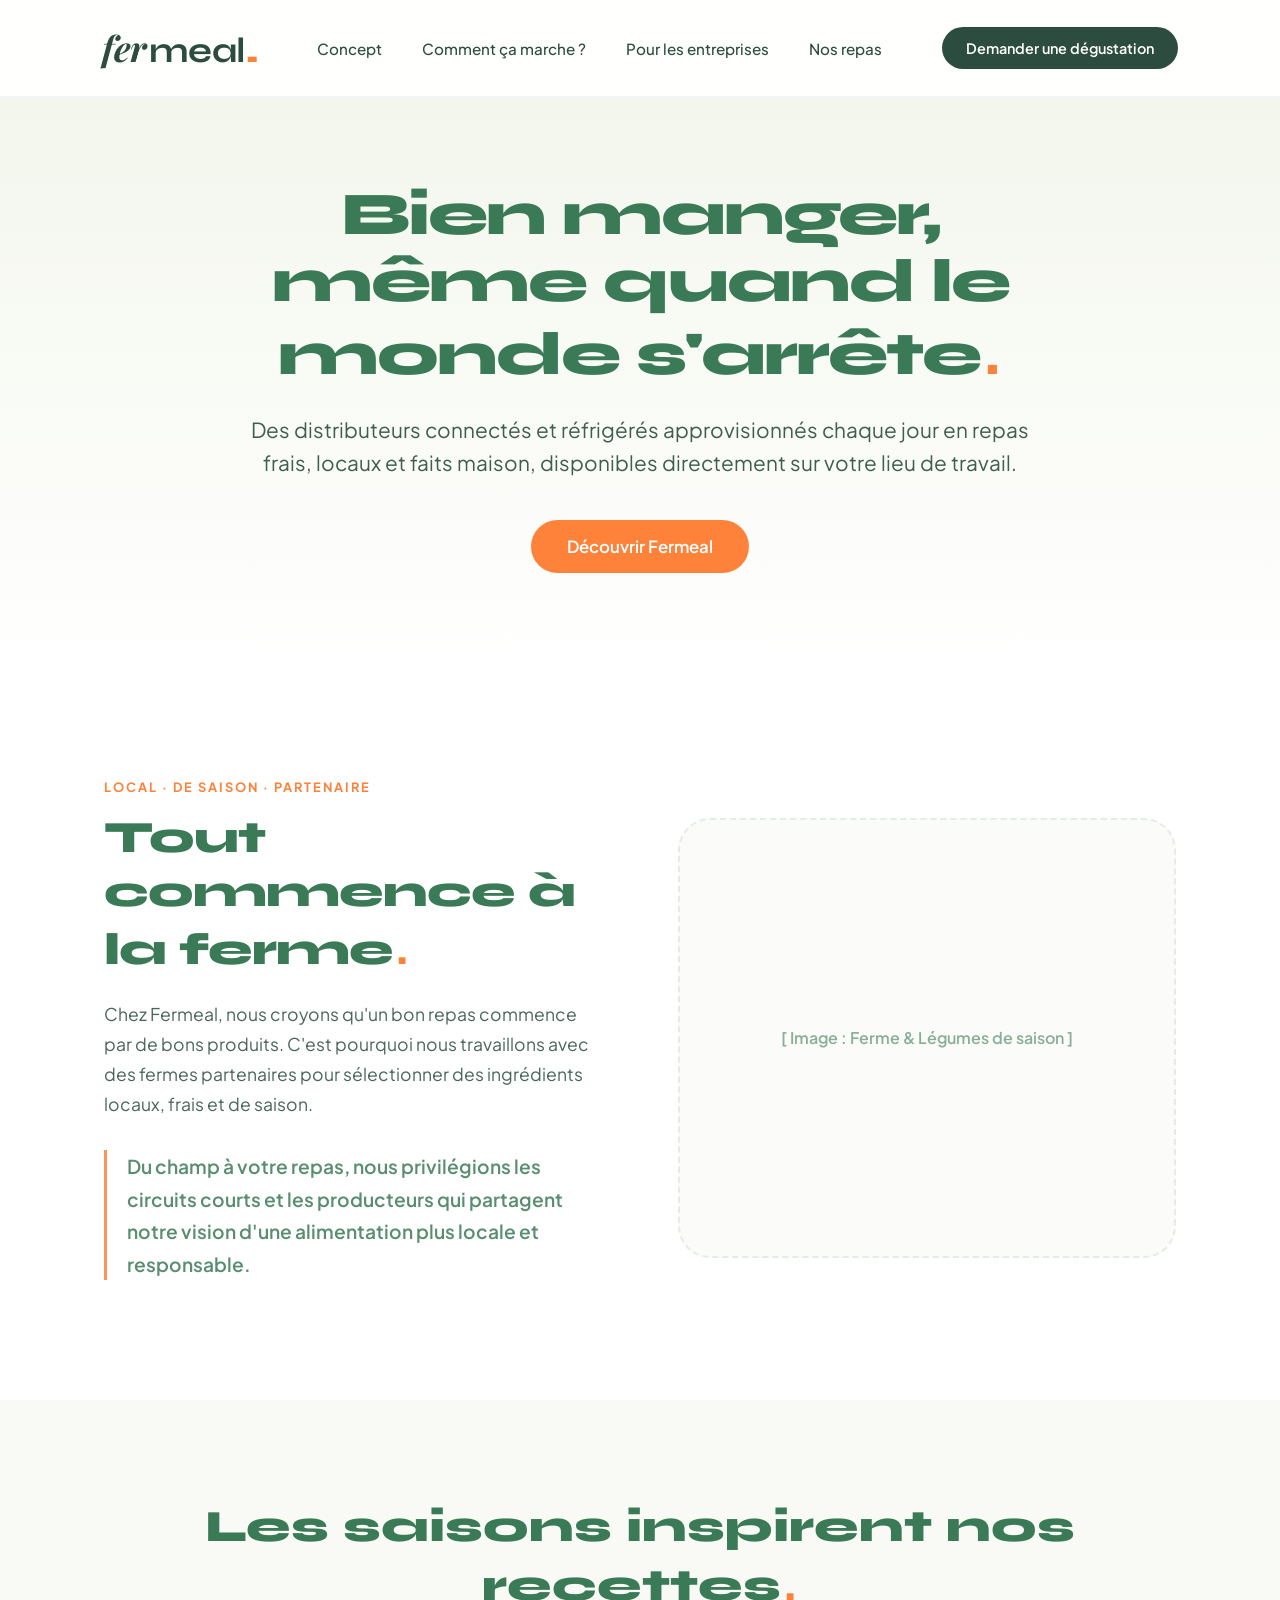
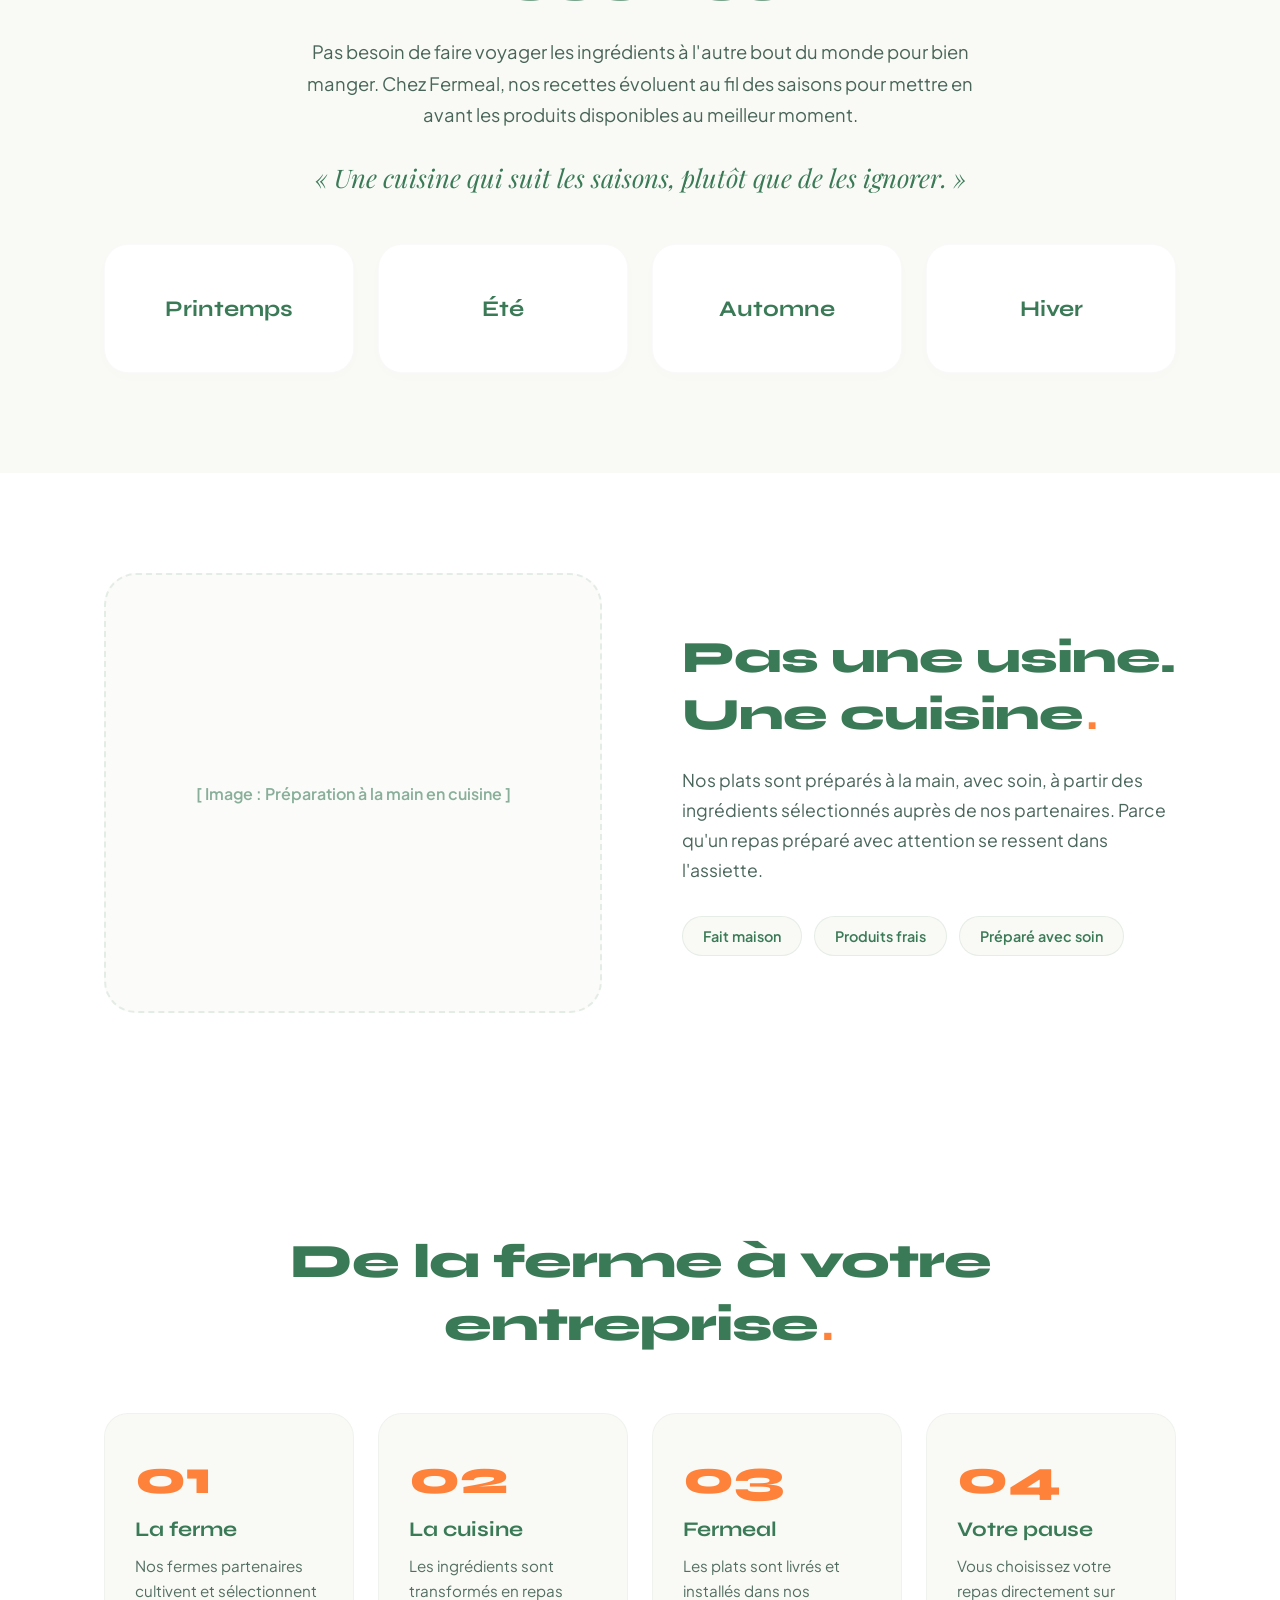
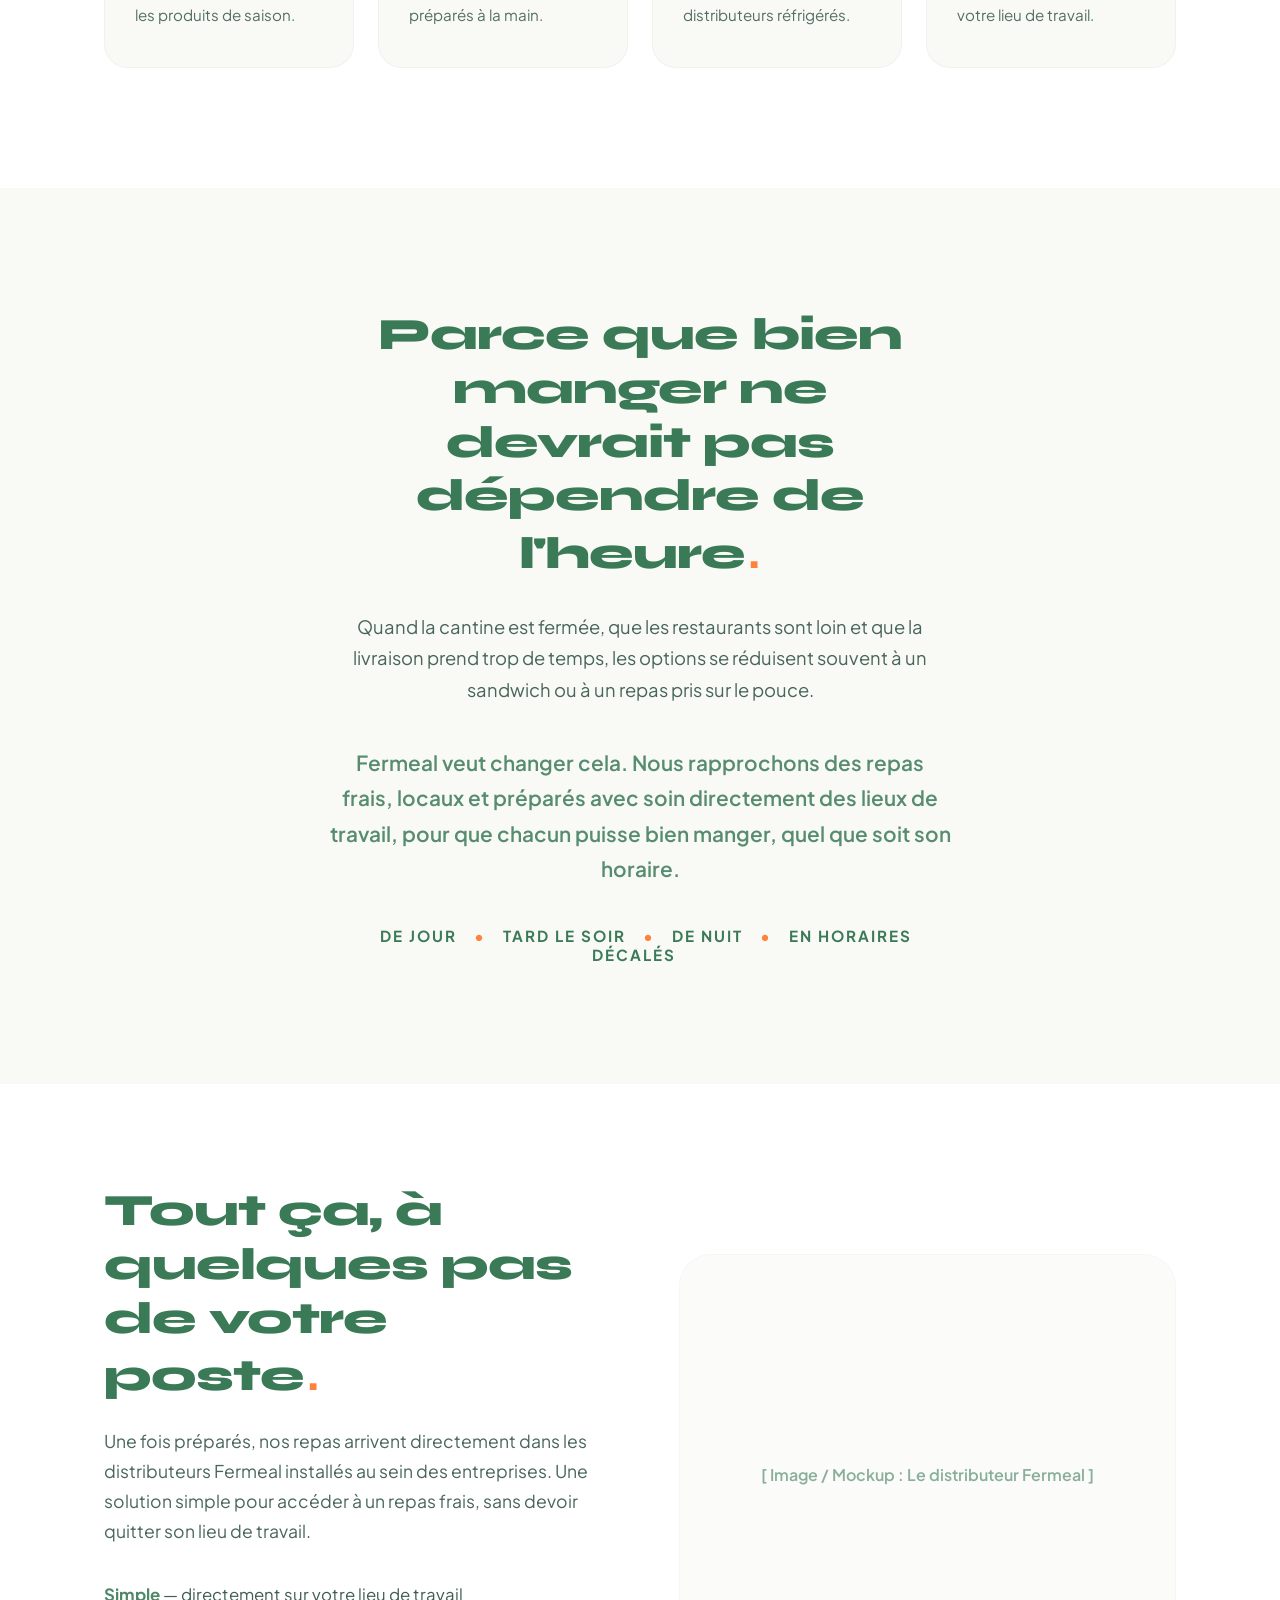
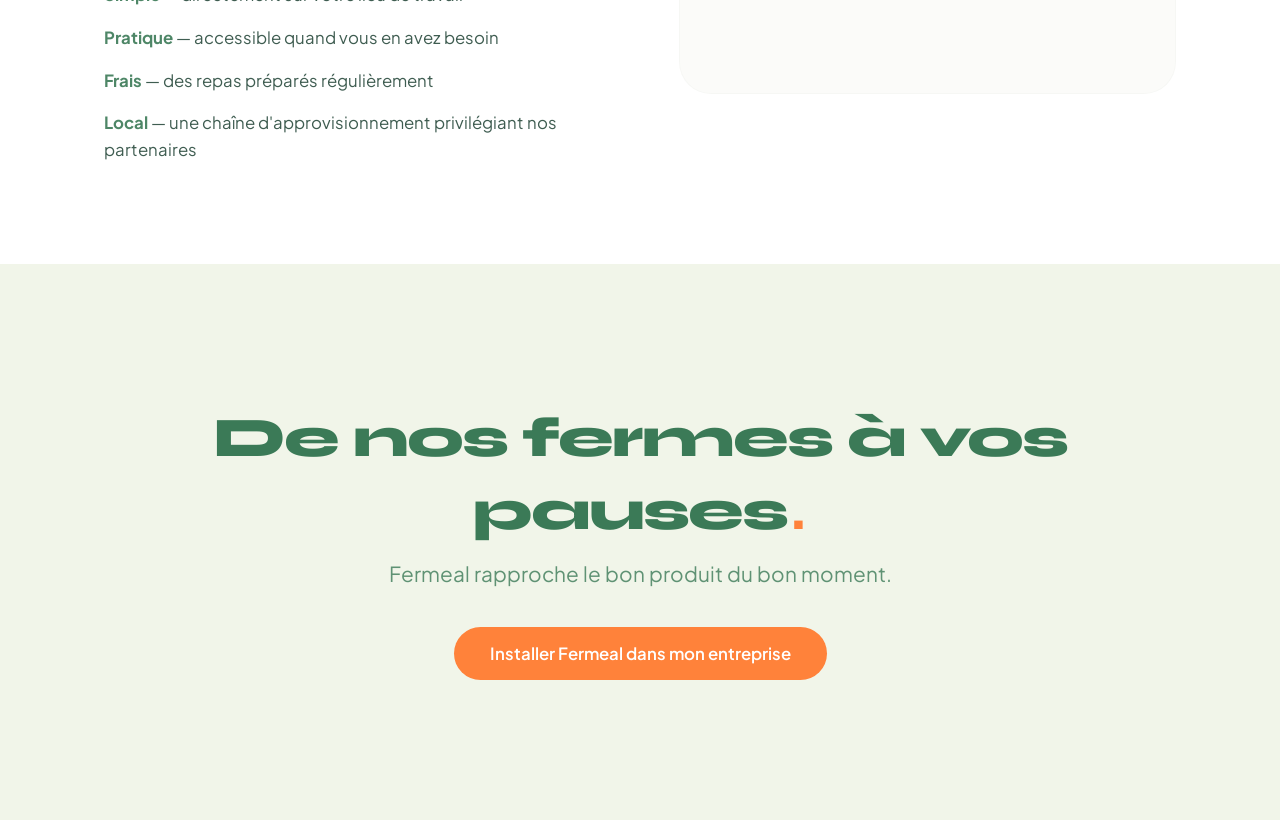
==== concept.html @ 0667997a "Update Google Fonts links in concept.html" ====
<!DOCTYPE html>
<html lang="fr">
<head>
    <meta charset="UTF-8">
    <meta name="viewport" content="width=device-width, initial-scale=1.0">
    <title>Le Concept | Fermeal - Sain et à portée de main</title>
    
    <!-- Liens Google Fonts pour nos typographies de startup -->
    <link rel="preconnect" href="https://fonts.googleapis.com">
    <link rel="preconnect" href="https://fonts.gstatic.com" crossorigin>
    <link href="https://fonts.googleapis.com/css2?family=Plus+Jakarta+Sans:wght@400;500;600;700;800&family=Playfair+Display:ital,wght@0,700;1,700&family=Syne:wght@600;700;800&display=swap" rel="stylesheet">
        
    <!-- Connexion à notre feuille de style unique style.css -->
    <link rel="stylesheet" href="style.css">
</head>
<body>

    <!-- Barre de navigation fixe -->
    <header class="navbar">
        <div class="logo">
            <a href="index.html" style="text-decoration: none; color: inherit; display: flex; align-items: baseline;">
                <span class="logo-fer">fer</span><span class="logo-meal">meal</span><span class="logo-dot">.</span>
            </a>
        </div>
        <nav class="nav-links">
            <a href="concept.html">Concept</a>
            <a href="fonctionnement.html">Comment ça marche ?</a>
            <a href="index.html#entreprises">Pour les entreprises</a>
            <a href="index.html#repas">Nos repas</a>
        </nav>
        <a href="index.html#contact" class="btn-nav">Demander une dégustation</a>
    </header>

    <main>
        <!-- 1. HERO — Immersif -->
        <section class="concept-hero">
            <div class="concept-hero-inner">
                <h1>Bien manger, même quand le monde s'arrête<span>.</span></h1>
                <p>Des distributeurs connectés et réfrigérés approvisionnés chaque jour en repas frais, locaux et faits maison, disponibles directement sur votre lieu de travail.</p>
                <a href="#ferme" class="btn-primary">Découvrir Fermeal</a>
            </div>
        </section>

        <!-- 2. SECTION FERME — Tout commence à la ferme -->
        <section id="ferme" class="story-section">
            <div class="concept-container split-layout">
                <div class="story-text">
                    <span class="concept-badge">LOCAL · DE SAISON · PARTENAIRE</span>
                    <h2>Tout commence à la ferme<span>.</span></h2>
                    <p>Chez Fermeal, nous croyons qu'un bon repas commence par de bons produits. C'est pourquoi nous travaillons avec des fermes partenaires pour sélectionner des ingrédients locaux, frais et de saison.</p>
                    <p class="highlight-text">Du champ à votre repas, nous privilégions les circuits courts et les producteurs qui partagent notre vision d'une alimentation plus locale et responsable.</p>
                </div>
                <div class="story-image placeholder-bg">
                    <span>[ Image : Ferme & Légumes de saison ]</span>
                </div>
            </div>
        </section>

        <!-- 3. SECTION SAISONS — Les saisons inspirent nos recettes -->
        <section class="seasons-section">
            <div class="concept-container text-center">
                <h2>Les saisons inspirent nos recettes<span>.</span></h2>
                <p class="section-lead">Pas besoin de faire voyager les ingrédients à l'autre bout du monde pour bien manger. Chez Fermeal, nos recettes évoluent au fil des saisons pour mettre en avant les produits disponibles au meilleur moment.</p>
                <p class="quote-text">« Une cuisine qui suit les saisons, plutôt que de les ignorer. »</p>
                
                <div class="seasons-grid">
                    <div class="season-card"><h4>Printemps</h4></div>
                    <div class="season-card"><h4>Été</h4></div>
                    <div class="season-card"><h4>Automne</h4></div>
                    <div class="season-card"><h4>Hiver</h4></div>
                </div>
            </div>
        </section>

        <!-- 4. SECTION CUISINE — Préparé à la main -->
        <section class="story-section reverse">
            <div class="concept-container split-layout">
                <div class="story-text">
                    <h2>Pas une usine. Une cuisine<span>.</span></h2>
                    <p>Nos plats sont préparés à la main, avec soin, à partir des ingrédients sélectionnés auprès de nos partenaires. Parce qu'un repas préparé avec attention se ressent dans l'assiette.</p>
                    <div class="tags-group">
                        <span class="tag-item">Fait maison</span>
                        <span class="tag-item">Produits frais</span>
                        <span class="tag-item">Préparé avec soin</span>
                    </div>
                </div>
                <div class="story-image placeholder-bg">
                    <span>[ Image : Préparation à la main en cuisine ]</span>
                </div>
            </div>
        </section>

        <!-- CORRECTION MAJEURE ICI : 5. SECTION TIMELINE EN COLONNES ALIGNÉES -->
        <section class="timeline-section">
            <div class="concept-container text-center">
                <h2>De la ferme à votre entreprise<span>.</span></h2>
                <div class="timeline-grid">
                    <div class="timeline-item-card">
                        <span class="step-num">01</span>
                        <h4>La ferme</h4>
                        <p>Nos fermes partenaires cultivent et sélectionnent les produits de saison.</p>
                    </div>
                    <div class="timeline-item-card">
                        <span class="step-num">02</span>
                        <h4>La cuisine</h4>
                        <p>Les ingrédients sont transformés en repas préparés à la main.</p>
                    </div>
                    <div class="timeline-item-card">
                        <span class="step-num">03</span>
                        <h4>Fermeal</h4>
                        <p>Les plats sont livrés et installés dans nos distributeurs réfrigérés.</p>
                    </div>
                    <div class="timeline-item-card">
                        <span class="step-num">04</span>
                        <h4>Votre pause</h4>
                        <p>Vous choisissez votre repas directement sur votre lieu de travail.</p>
                    </div>
                </div>
            </div>
        </section>

        <!-- CORRECTION MAJEURE ICI : 6. SECTION EMOTION — Pourquoi Fermeal ? -->
        <section class="why-section">
            <div class="concept-container text-center narrow">
                <h2>Parce que bien manger ne devrait pas dépendre de l'heure<span>.</span></h2>
                <p>Quand la cantine est fermée, que les restaurants sont loin et que la livraison prend trop de temps, les options se réduisent souvent à un sandwich ou à un repas pris sur le pouce.</p>
                <p class="highlight-text-dark">Fermeal veut changer cela. Nous rapprochons des repas frais, locaux et préparés avec soin directement des lieux de travail, pour que chacun puisse bien manger, quel que soit son horaire.</p>
                <div class="hours-schedule">
                    <span>de jour</span> • <span>tard le soir</span> • <span>de nuit</span> • <span>en horaires décalés</span>
                </div>
            </div>
        </section>

        <!-- CORRECTION MAJEURE ICI : 7. SECTION DISTRIBUTEUR — Le dernier maillon -->
        <section class="frigo-section">
            <div class="concept-container split-layout">
                <div class="story-text">
                    <h2>Tout ça, à quelques pas de votre poste<span>.</span></h2>
                    <p>Une fois préparés, nos repas arrivent directement dans les distributeurs Fermeal installés au sein des entreprises. Une solution simple pour accéder à un repas frais, sans devoir quitter son lieu de travail.</p>
                    
                    <div class="benefits-grid">
                        <div class="benefit-item"><strong>Simple</strong> — directement sur votre lieu de travail</div>
                        <div class="benefit-item"><strong>Pratique</strong> — accessible quand vous en avez besoin</div>
                        <div class="benefit-item"><strong>Frais</strong> — des repas préparés régulièrement</div>
                        <div class="benefit-item"><strong>Local</strong> — une chaîne d'approvisionnement privilégiant nos partenaires</div>
                    </div>
                </div>
                <div class="story-image placeholder-bg white-border">
                    <span>[ Image / Mockup : Le distributeur Fermeal ]</span>
                </div>
            </div>
        </section>

        <!-- 8. GRANDE SECTION FINALE — Appel à l'action -->
        <section class="final-cta-section">
            <div class="concept-container text-center">
                <h2>De nos fermes à vos pauses<span>.</span></h2>
                <p>Fermeal rapproche le bon produit du bon moment.</p>
                <a href="index.html#contact" class="btn-primary">Installer Fermeal dans mon entreprise</a>
            </div>
        </section>
    </main>

</body>
</html>
---- style.css ----
/* ==========================================================================
   PARTIE 1 : FONDATIONS & ACCUEIL
   ========================================================================== */
* {
    margin: 0;
    padding: 0;
    box-sizing: border-box;
    font-family: 'Plus Jakarta Sans', sans-serif;
}

html { scroll-behavior: smooth; }

:root {
    --primary-color: #2B4C3F;
    --primary-vegetal: #3B7A57;
    --accent-color: #FF823A;
    --bg-cream: #F1F5E9;
    --bg-cream-light: #F9FAF6;
    --text-dark: #2B4C3F;
    --white: #FFFFFF;
    --transition-smooth: all 0.4s cubic-bezier(0.16, 1, 0.3, 1);
}

body {
    color: var(--text-dark);
    background-color: var(--white);
    overflow-x: hidden;
    -webkit-font-smoothing: antialiased;
}

section[id] { scroll-margin-top: 90px; }

.navbar {
    position: fixed;
    top: 0;
    left: 0;
    width: 100%;
    display: flex;
    justify-content: space-between;
    align-items: center;
    padding: 24px 8%;
    background-color: rgba(255, 255, 255, 0.95);
    backdrop-filter: blur(10px);
    z-index: 1000;
    border-bottom: 1px solid rgba(43, 76, 63, 0.06);
}

.logo {
    font-size: 2.2rem;
    letter-spacing: -0.5px;
    display: flex;
    align-items: baseline;
}

.logo-fer {
    font-family: 'Playfair Display', serif;
    font-weight: 700;
    font-style: italic;
    color: var(--primary-color);
}

.logo-meal {
    font-family: 'Syne', sans-serif;
    font-weight: 700;
    text-transform: lowercase;
    color: var(--primary-color);
    margin-left: 2px;
}

.logo-dot {
    font-family: 'Syne', sans-serif;
    color: var(--accent-color);
    font-weight: 800;
}

.nav-links {
    display: flex;
    gap: 40px;
}

.nav-links a {
    text-decoration: none;
    color: var(--primary-color);
    font-weight: 500;
    font-size: 0.95rem;
    transition: var(--transition-smooth);
}

.nav-links a:hover {
    opacity: 0.7;
}

.btn-nav {
    text-decoration: none;
    background-color: var(--primary-color);
    color: var(--white);
    padding: 12px 24px;
    border-radius: 50px;
    font-weight: 600;
    font-size: 0.9rem;
    transition: var(--transition-smooth);
}

.btn-nav:hover {
    transform: translateY(-2px);
    box-shadow: 0 4px 15px rgba(43, 76, 63, 0.15);
}

.btn-primary {
    text-decoration: none;
    background-color: var(--accent-color);
    color: var(--white);
    padding: 16px 36px;
    border-radius: 50px;
    font-weight: 600;
    font-size: 1.05rem;
    transition: var(--transition-smooth);
    display: inline-block;
}

.btn-primary:hover {
    transform: translateY(-3px);
    box-shadow: 0 8px 25px rgba(255, 130, 58, 0.35);
}

.btn-secondary {
    text-decoration: none;
    background-color: transparent;
    color: var(--primary-color);
    padding: 16px 36px;
    border-radius: 50px;
    font-weight: 600;
    font-size: 1.05rem;
    border: 2px solid var(--primary-color);
    transition: var(--transition-smooth);
    display: inline-block;
}

.btn-secondary:hover {
    background-color: var(--primary-color);
    color: var(--white);
    transform: translateY(-3px);
}

.hero-section {
    min-height: 85vh;
    display: flex;
    align-items: center;
    padding: 140px 8% 60px 8%;
    background: linear-gradient(135deg, var(--bg-cream) 0%, var(--white) 100%);
}

.hero-content { max-width: 680px; }

.hero-content h1 {
    font-family: 'Syne', sans-serif;
    font-weight: 800;
    font-size: 4rem;
    line-height: 1.1;
    color: var(--primary-color);
    letter-spacing: -2px;
    margin-bottom: 24px;
}

.hero-content h1 span { color: var(--accent-color); }

.hero-content p {
    font-size: 1.15rem;
    line-height: 1.6;
    color: var(--primary-color);
    opacity: 0.8;
    margin-bottom: 40px;
}

.hero-actions { display: flex; gap: 20px; }

.partners-section {
    background-color: var(--bg-cream) !important;
    width: 100%;
    padding: 60px 8%;
    text-align: center;
    border-top: 1px solid rgba(43, 76, 63, 0.08);
    border-bottom: 1px solid rgba(43, 76, 63, 0.08);
}

.partners-section h2 {
    font-family: 'Syne', sans-serif;
    font-weight: 800;
    font-size: 1.8rem;
    color: var(--primary-color);
    margin-bottom: 40px;
}

.partners-section h2 span { color: var(--accent-color); }

.partners-grid {
    display: flex !important;
    flex-direction: row !important;
    justify-content: center !important;
    align-items: center !important;
    flex-wrap: wrap !important;
    gap: 60px !important;
    max-width: 1200px;
    margin: 0 auto;
}

.partner-placeholder {
    font-size: 1.1rem;
    font-weight: 600;
    color: var(--primary-color);
    opacity: 0.4;
}

/* ==========================================================================
   PARTIE 2 : PAGES CONCEPT & ENTREPRISES
   ========================================================================== */
.concept-container {
    width: 100%;
    max-width: 1200px;
    margin: 0 auto;
    padding: 0 5%;
}

.text-center { text-align: center; }
.narrow { max-width: 750px; margin: 0 auto; }

.concept-hero {
    min-height: 75vh;
    display: flex;
    align-items: center;
    justify-content: center;
    text-align: center;
    padding: 160px 5% 80px 5%;
    background: linear-gradient(180deg, var(--bg-cream) 0%, var(--white) 100%);
}

.concept-hero-inner { max-width: 800px; }

.concept-hero h1 {
    font-family: 'Syne', sans-serif;
    font-weight: 800;
    font-size: 3.8rem;
    line-height: 1.1;
    color: var(--primary-vegetal);
    letter-spacing: -2px;
    margin-bottom: 24px;
}

.concept-hero h1 span { color: var(--accent-color); }

.concept-hero p {
    font-size: 1.3rem;
    line-height: 1.6;
    color: var(--primary-color);
    opacity: 0.9;
    margin-bottom: 40px;
}

.story-section {
    padding: 100px 0;
    background-color: var(--white);
}

.story-section.reverse .split-layout {
    flex-direction: row-reverse !important;
}

.split-layout {
    display: flex !important;
    flex-direction: row !important;
    align-items: center !important;
    gap: 80px !important;
}

.story-text { flex: 1; text-align: left; }

.story-text h2 {
    font-family: 'Syne', sans-serif;
    font-weight: 800;
    font-size: 2.8rem;
    color: var(--primary-vegetal);
    letter-spacing: -1px;
    margin-bottom: 24px;
    line-height: 1.2;
}

.story-text h2 span { color: var(--accent-color); }

.story-text p {
    font-size: 1.1rem;
    line-height: 1.7;
    color: var(--primary-color);
    margin-bottom: 20px;
    opacity: 0.85;
}

.concept-badge {
    display: inline-block;
    font-size: 0.8rem;
    font-weight: 700;
    letter-spacing: 2px;
    color: var(--accent-color);
    margin-bottom: 16px;
}

.highlight-text {
    font-size: 1.2rem !important;
    font-weight: 600;
    color: var(--primary-vegetal) !important;
    line-height: 1.6;
    border-left: 3px solid var(--accent-color);
    padding-left: 20px;
    margin-top: 30px;
}

.placeholder-bg {
    flex: 1;
    height: 440px;
    background-color: var(--bg-cream-light);
    border-radius: 32px;
    display: flex;
    align-items: center;
    justify-content: center;
    font-family: 'Plus Jakarta Sans', sans-serif;
    font-weight: 600;
    color: var(--primary-vegetal);
    opacity: 0.6;
    border: 2px dashed rgba(59, 122, 87, 0.2);
}

.seasons-section {
    padding: 100px 0;
    background-color: var(--bg-cream-light);
}

.seasons-section h2 {
    font-family: 'Syne', sans-serif;
    font-weight: 800;
    font-size: 2.8rem;
    color: var(--primary-vegetal);
    margin-bottom: 24px;
}

.seasons-section h2 span { color: var(--accent-color); }

.section-lead {
    font-size: 1.15rem;
    max-width: 700px;
    margin: 0 auto 30px auto;
    line-height: 1.7;
    opacity: 0.85;
}

.quote-text {
    font-family: 'Playfair Display', serif;
    font-style: italic;
    font-size: 1.6rem;
    color: var(--primary-vegetal);
    margin-bottom: 50px;
}

.seasons-grid {
    display: grid !important;
    grid-template-columns: repeat(auto-fit, minmax(220px, 1fr)) !important;
    gap: 24px !important;
    margin-top: 40px;
}

.season-card {
    background-color: var(--white);
    padding: 50px 30px;
    border-radius: 24px;
    box-shadow: 0 4px 20px rgba(0,0,0,0.01);
    transition: var(--transition-smooth);
    border: 1px solid rgba(0,0,0,0.02);
}

.season-card:hover {
    transform: translateY(-5px);
    border-color: rgba(59, 122, 87, 0.2);
}

.season-card h4 {
    font-family: 'Syne', sans-serif;
    font-size: 1.4rem;
    color: var(--primary-vegetal);
}

.tags-group {
    display: flex;
    gap: 12px;
    margin-top: 30px;
    flex-wrap: wrap;
}

.tag-item {
    background-color: var(--bg-cream-light);
    color: var(--primary-vegetal);
    padding: 10px 20px;
    border-radius: 50px;
    font-size: 0.9rem;
    font-weight: 600;
    border: 1px solid rgba(59, 122, 87, 0.1);
}

.timeline-section {
    padding: 120px 0;
    background-color: var(--white);
}

.timeline-section h2 {
    font-family: 'Syne', sans-serif;
    font-size: 3rem;
    font-weight: 800;
    color: var(--primary-vegetal);
    margin-bottom: 60px;
    letter-spacing: -1px;
}

.timeline-section h2 span { color: var(--accent-color); }

.timeline-grid {
    display: flex !important;
    flex-direction: row !important;
    justify-content: center !important;
    align-items: stretch !important;
    gap: 24px !important;
    max-width: 1200px;
    margin: 0 auto;
}

.timeline-item-card {
    flex: 1;
    background-color: var(--bg-cream-light);
    padding: 40px 30px;
    border-radius: 24px;
    text-align: left;
    border: 1px solid rgba(59, 122, 87, 0.05);
    transition: var(--transition-smooth);
}

.timeline-item-card:hover {
    transform: translateY(-5px);
    background-color: var(--white);
    box-shadow: 0 10px 30px rgba(43, 76, 63, 0.04);
    border-color: rgba(59, 122, 87, 0.15);
}

.step-num {
    font-family: 'Syne', sans-serif;
    font-size: 3rem;
    font-weight: 800;
    color: var(--accent-color);
    display: block;
    margin-bottom: 15px;
    line-height: 1;
}

.timeline-item-card h4 {
    font-family: 'Syne', sans-serif;
    font-size: 1.3rem;
    color: var(--primary-vegetal);
    margin-bottom: 12px;
    font-weight: 700;
}

.timeline-item-card p {
    font-size: 0.95rem;
    line-height: 1.6;
    color: var(--primary-color);
    opacity: 0.8;
}

.why-section {
    padding: 120px 0;
    background-color: var(--bg-cream-light);
}

.why-section h2 {
    font-family: 'Syne', sans-serif;
    font-size: 2.8rem;
    font-weight: 800;
    color: var(--primary-vegetal);
    line-height: 1.2;
    margin-bottom: 30px;
    letter-spacing: -1px;
}

.why-section h2 span { color: var(--accent-color); }

.why-section p {
    font-size: 1.15rem;
    line-height: 1.7;
    margin-bottom: 24px;
    opacity: 0.85;
}

.highlight-text-dark {
    font-size: 1.3rem !important;
    font-weight: 600;
    color: var(--primary-vegetal);
    max-width: 700px;
    margin: 40px auto;
    line-height: 1.6;
}

.hours-schedule {
    margin-top: 40px;
    font-weight: 700;
    font-size: 0.95rem;
    color: var(--accent-color);
    text-transform: uppercase;
    letter-spacing: 2px;
}

.hours-schedule span {
    color: var(--primary-vegetal);
    padding: 0 12px;
}

.frigo-section {
    padding: 100px 0;
    background-color: var(--white);
}

.frigo-section h2 {
    font-family: 'Syne', sans-serif;
    font-size: 2.8rem;
    color: var(--primary-vegetal);
    margin-bottom: 24px;
}

.frigo-section h2 span { color: var(--accent-color); }

.benefits-grid {
    margin-top: 35px;
    display: flex;
    flex-direction: column;
    gap: 16px;
    text-align: left;
}

.benefit-item {
    font-size: 1.05rem;
    line-height: 1.6;
    opacity: 0.9;
}

.benefit-item strong { color: var(--primary-vegetal); }

.white-border {
    background-color: var(--bg-cream-light);
    border: 1px solid rgba(0,0,0,0.03);
}

.final-cta-section {
    padding: 140px 0;
    background-color: var(--bg-cream);
    text-align: center;
}

.final-cta-section h2 {
    font-family: 'Syne', sans-serif;
    font-size: 3.5rem;
    font-weight: 800;
    color: var(--primary-vegetal);
    letter-spacing: -2px;
    margin-bottom: 16px;
}

.final-cta-section h2 span { color: var(--accent-color); }

.final-cta-section p {
    font-size: 1.3rem;
    color: var(--primary-vegetal);
    margin-bottom: 40px;
    opacity: 0.8;
}

.b2b-hero {
    min-height: 85vh;
    display: flex;
    align-items: center;
    padding: 160px 0 80px 0;
    background: linear-gradient(135deg, var(--bg-cream) 0%, var(--white) 100%);
}

.b2b-icon {
    font-size: 2.2rem;
    margin-bottom: 15px;
}

.b2b-flow-steps {
    margin-top: 30px;
    display: flex;
    flex-direction: column;
    gap: 20px;
}

.flow-step {
    font-size: 1.1rem;
    display: flex;
    align-items: center;
    gap: 15px;
    text-align: left;
}

.flow-step p { margin-bottom: 0; }

.flow-step span {
    font-family: 'Syne', sans-serif;
    font-weight: 800;
    color: var(--accent-color);
    background: var(--white);
    width: 35px;
    height: 35px;
    display: flex;
    align-items: center;
    justify-content: center;
    border-radius: 50%;
    font-size: 0.95rem;
    box-shadow: 0 4px 10px rgba(0,0,0,0.03);
    flex-shrink: 0;
}

.b2b-food-mosaic {
    flex: 1;
    display: flex;
    flex-direction: column;
    gap: 16px;
    width: 100%;
}

.b2b-food-mosaic .mosaic-main {
    height: 260px;
    width: 100%;
}

.b2b-food-mosaic .mosaic-sub-grid {
    display: grid;
    grid-template-columns: repeat(2, 1fr);
    gap: 16px;
}

.b2b-food-mosaic .mosaic-sub-grid .placeholder-bg {
    height: 140px;
}

/* ==========================================================================
   PARTIE 3 : NOS REPAS, CONTACT, FOOTER
   ========================================================================== */
.meals-section {
    padding: 100px 0;
    background-color: var(--white);
}

.meals-section h2,
.contact-section h2 {
    font-family: 'Syne', sans-serif;
    font-weight: 800;
    font-size: 2.8rem;
    color: var(--primary-vegetal);
    letter-spacing: -1px;
    margin-bottom: 24px;
}

.meals-section h2 span,
.contact-section h2 span { color: var(--accent-color); }

.meals-grid {
    display: grid;
    grid-template-columns: repeat(auto-fit, minmax(260px, 1fr));
    gap: 24px;
    margin-top: 40px;
}

.meal-card {
    background-color: var(--bg-cream-light);
    padding: 20px 20px 30px;
    border-radius: 24px;
    text-align: left;
    border: 1px solid rgba(59, 122, 87, 0.05);
    transition: var(--transition-smooth);
}

.meal-card:hover {
    transform: translateY(-5px);
    background-color: var(--white);
    box-shadow: 0 10px 30px rgba(43, 76, 63, 0.04);
}

.meal-card .meal-photo {
    flex: none;
    width: 100%;
    height: 200px;
    margin-bottom: 20px;
    border-radius: 18px;
}

.meal-card h4 {
    font-family: 'Syne', sans-serif;
    font-size: 1.3rem;
    color: var(--primary-vegetal);
    margin-bottom: 8px;
}

.meal-card p {
    font-size: 0.95rem;
    line-height: 1.6;
    opacity: 0.8;
}

.contact-section {
    padding: 100px 0;
    background-color: var(--bg-cream);
}

.contact-form {
    display: flex;
    flex-direction: column;
    gap: 16px;
    margin-top: 30px;
    text-align: left;
}

.contact-form input,
.contact-form textarea {
    width: 100%;
    padding: 16px 20px;
    border: 1px solid rgba(43, 76, 63, 0.15);
    border-radius: 16px;
    background-color: var(--white);
    font-size: 1rem;
    color: var(--primary-color);
    outline: none;
    transition: var(--transition-smooth);
}

.contact-form input:focus,
.contact-form textarea:focus {
    border-color: var(--primary-vegetal);
    box-shadow: 0 0 0 3px rgba(59, 122, 87, 0.12);
}

.contact-form .btn-primary {
    border: none;
    cursor: pointer;
    align-self: center;
}

.site-footer {
    background-color: var(--primary-color);
    color: var(--white);
    padding: 50px 8% 30px;
}

.footer-inner {
    display: flex;
    flex-direction: column;
    align-items: center;
    gap: 24px;
    text-align: center;
}

.site-footer .logo-fer,
.site-footer .logo-meal { color: var(--white); }

.footer-links {
    display: flex;
    flex-wrap: wrap;
    justify-content: center;
    gap: 28px;
}

.footer-links a {
    color: var(--white);
    text-decoration: none;
    opacity: 0.8;
    font-size: 0.95rem;
    transition: var(--transition-smooth);
}

.footer-links a:hover { opacity: 1; }

.footer-copy {
    font-size: 0.85rem;
    opacity: 0.6;
}

/* ==========================================================================
   PARTIE 4 : RESPONSIVE (tablette et mobile)
   ========================================================================== */
@media (max-width: 992px) {
    .split-layout { flex-direction: column !important; gap: 40px !important; }
    .timeline-grid { flex-direction: column !important; gap: 20px !important; }
    .placeholder-bg { width: 100%; height: 320px; }
    .concept-hero h1 { font-size: 2.6rem; }
    .story-text h2, .seasons-section h2, .timeline-section h2, .frigo-section h2 { font-size: 2.2rem; }
    .final-cta-section h2 { font-size: 2.5rem; }
    .b2b-hero { padding: 140px 0 40px 0; }
    .b2b-food-mosaic { order: 2; margin-top: 20px; }
}

@media (max-width: 768px) {
    .navbar { padding: 16px 5%; }
    .nav-links, .btn-nav { display: none; }
    .hero-section { padding: 140px 5% 40px 5%; }
    .hero-content h1 { font-size: 2.8rem; letter-spacing: -1px; }
    .hero-actions { flex-direction: column; gap: 15px; }
    .partners-grid { gap: 30px !important; }
    .meals-section h2,
    .contact-section h2 { font-size: 2.2rem; }
}
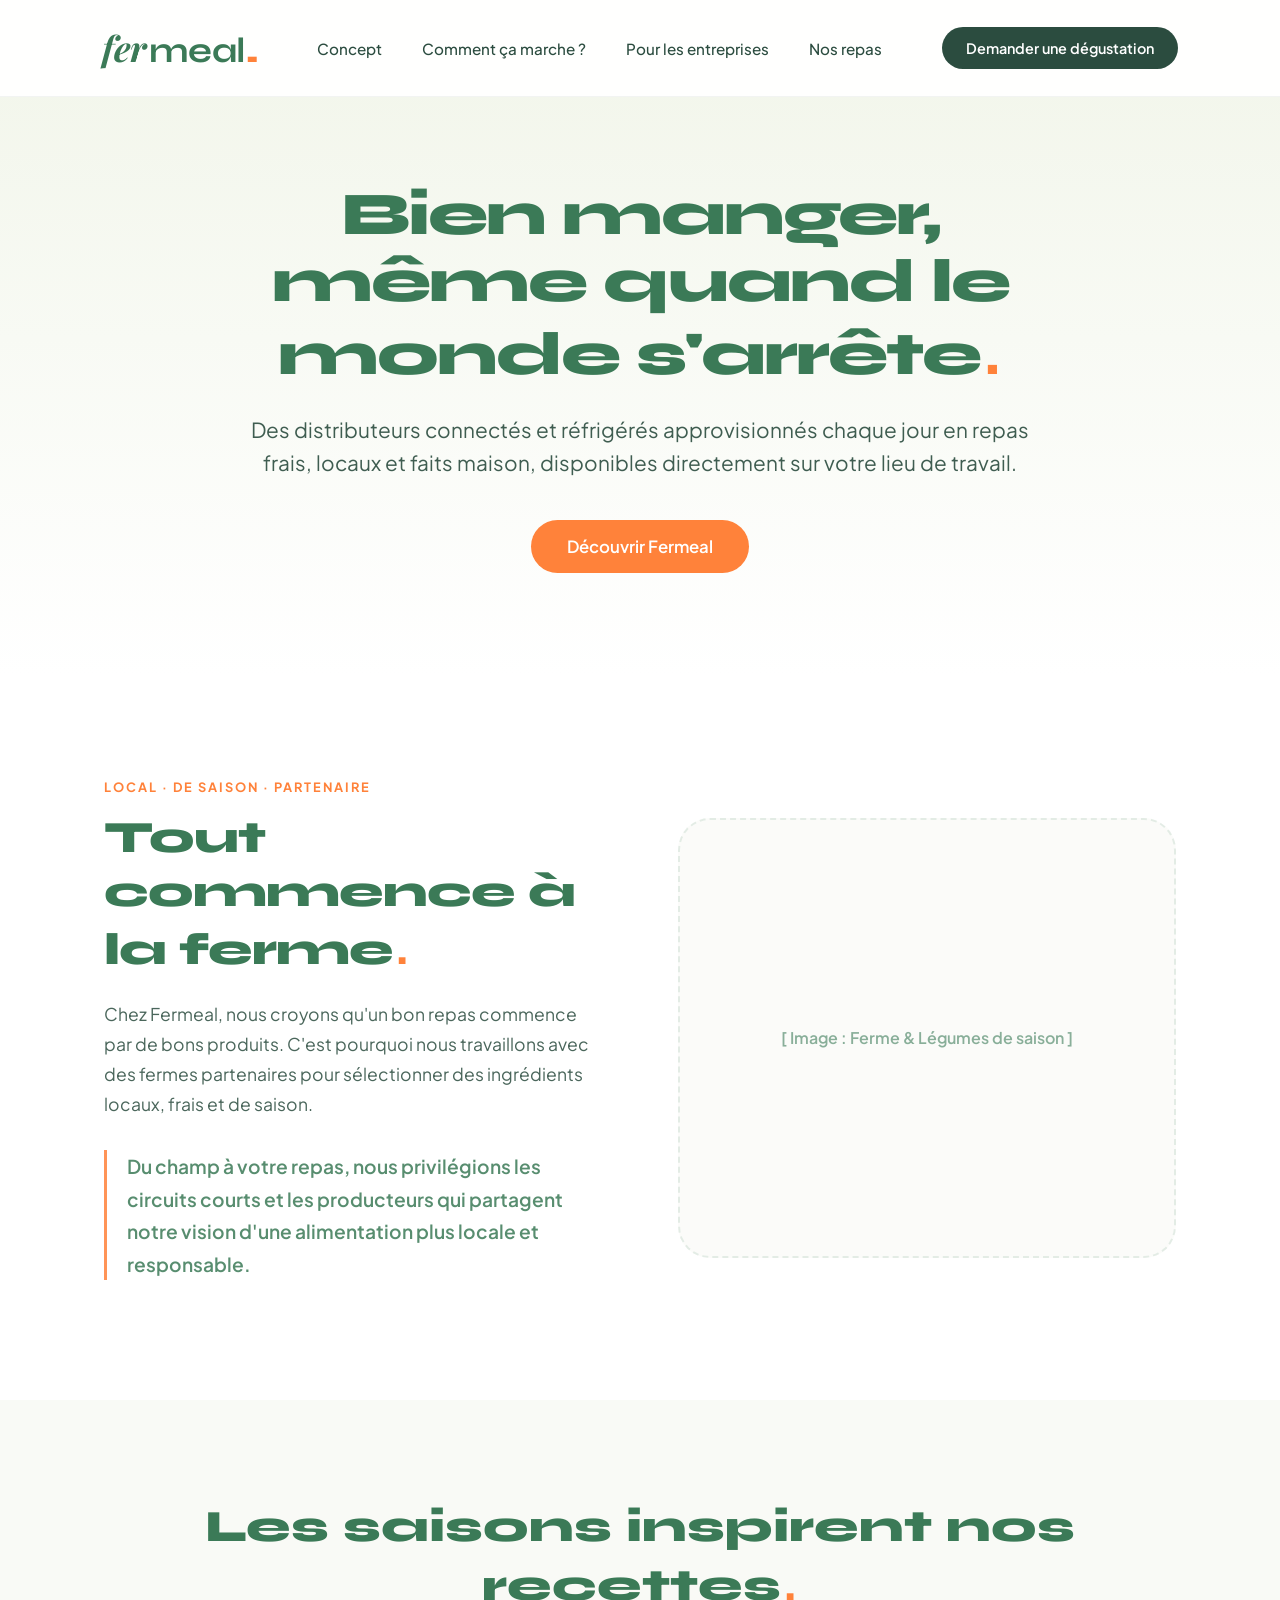
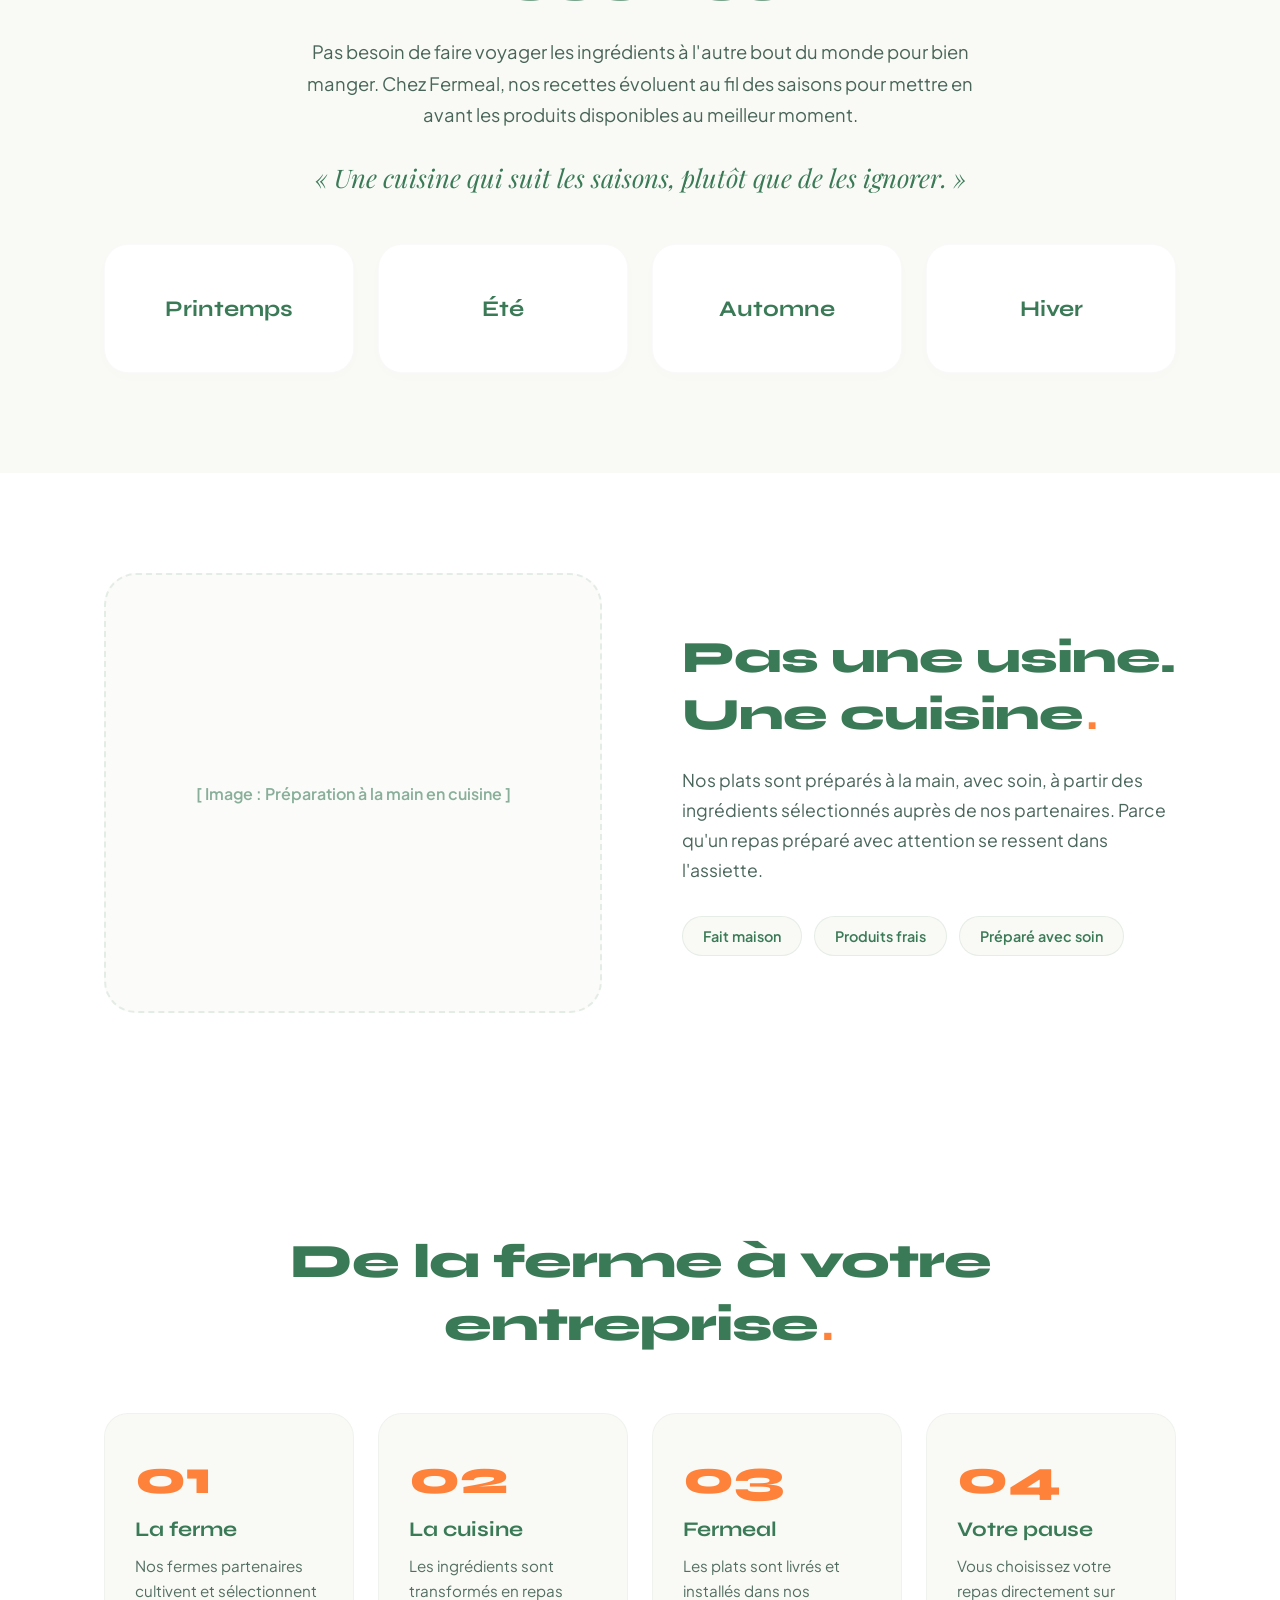
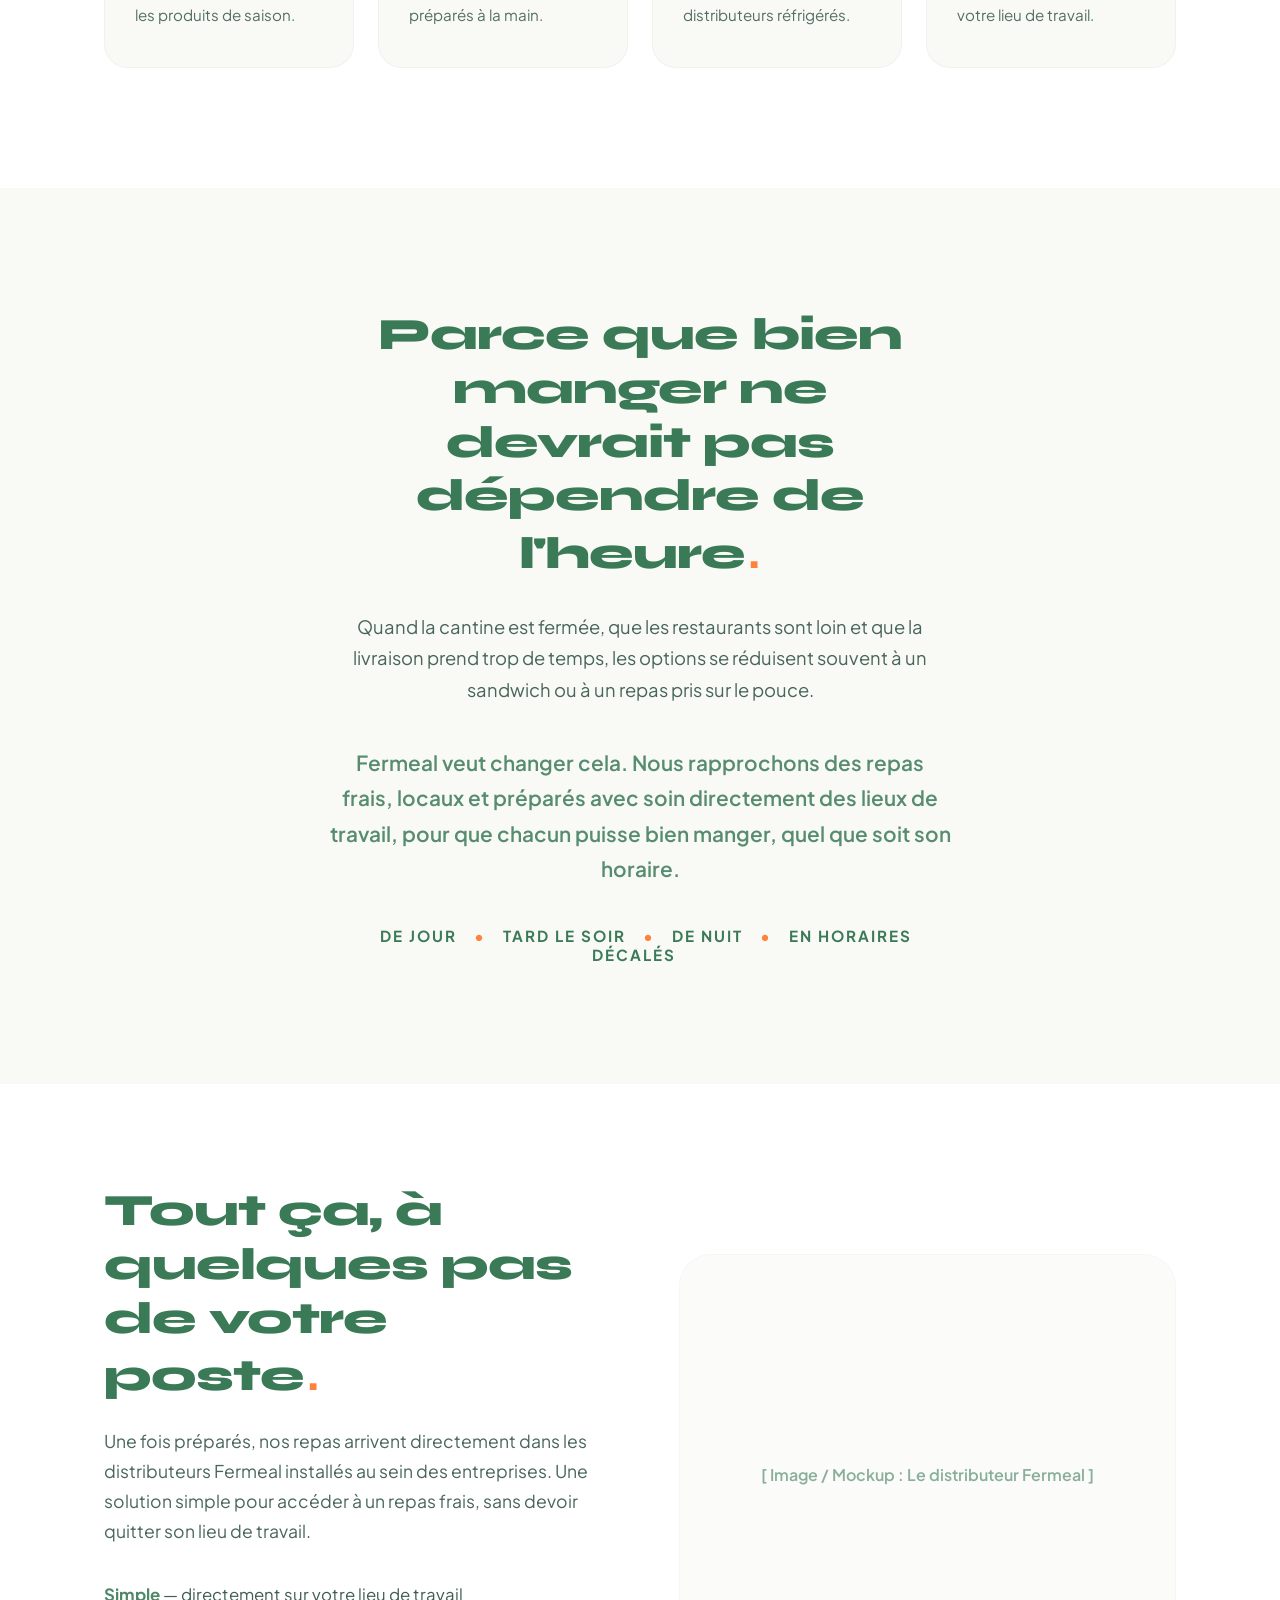
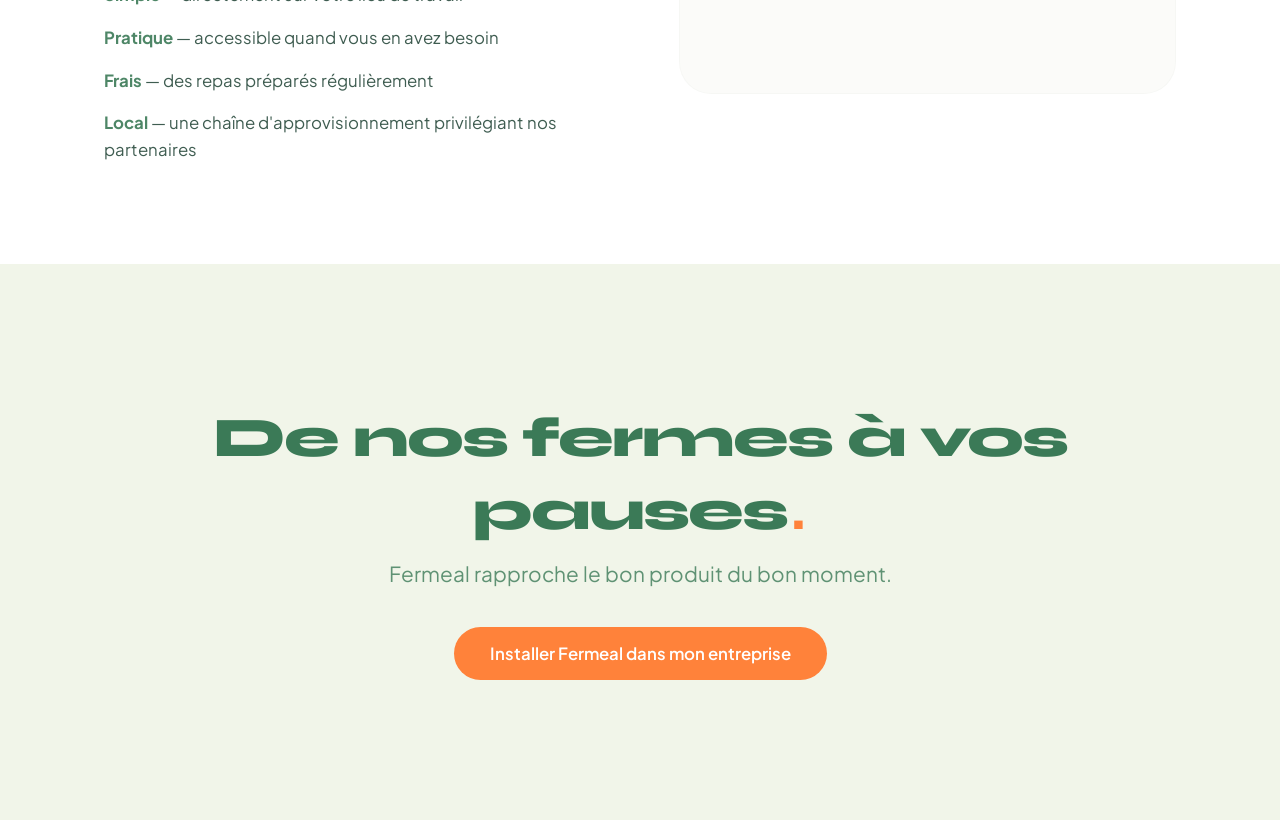
==== commit 25fa3ab6: "Fix link to 'Pour les entreprises' section" ====
--- a/concept.html
+++ b/concept.html
@@ -25,7 +25,7 @@
         <nav class="nav-links">
             <a href="concept.html">Concept</a>
             <a href="fonctionnement.html">Comment ça marche ?</a>
-            <a href="index.html#entreprises">Pour les entreprises</a>
+            <a href="index.html#entreprise">Pour les entreprises</a>
             <a href="index.html#repas">Nos repas</a>
         </nav>
         <a href="index.html#contact" class="btn-nav">Demander une dégustation</a>
--- a/style.css
+++ b/style.css
@@ -45,6 +45,8 @@
     border-bottom: 1px solid rgba(43, 76, 63, 0.06);
 }
 
+
+/* LOGO FERMEAL */
 .logo {
     font-size: 2.2rem;
     letter-spacing: -0.5px;
@@ -52,26 +54,46 @@
     align-items: baseline;
 }
 
-.logo-fer {
+/* Suppression du soulignement du lien */
+.logo a,
+.logo a:link,
+.logo a:visited,
+.logo a:hover,
+.logo a:active,
+.logo a:focus {
+    text-decoration: none !important;
+    border-bottom: none;
+    color: inherit;
+    display: inline-flex;
+    align-items: baseline;
+}
+
+/* "fer" : police italique */
+.logo .logo-fer {
     font-family: 'Playfair Display', serif;
+    font-style: italic;
     font-weight: 700;
-    font-style: italic;
-    color: var(--primary-color);
-}
-
-.logo-meal {
-    font-family: 'Syne', sans-serif;
+    color: var(--primary-vegetal);
+}
+
+/* "meal" : police droite */
+.logo .logo-meal {
+    font-family: 'Syne', sans-serif;
+    font-style: normal;
     font-weight: 700;
     text-transform: lowercase;
-    color: var(--primary-color);
+    color: var(--primary-vegetal);
     margin-left: 2px;
 }
 
-.logo-dot {
-    font-family: 'Syne', sans-serif;
+/* Point orange */
+.logo .logo-dot {
+    font-family: 'Syne', sans-serif;
+    font-style: normal;
+    font-weight: 800;
     color: var(--accent-color);
-    font-weight: 800;
-}
+}
+
 
 .nav-links {
     display: flex;
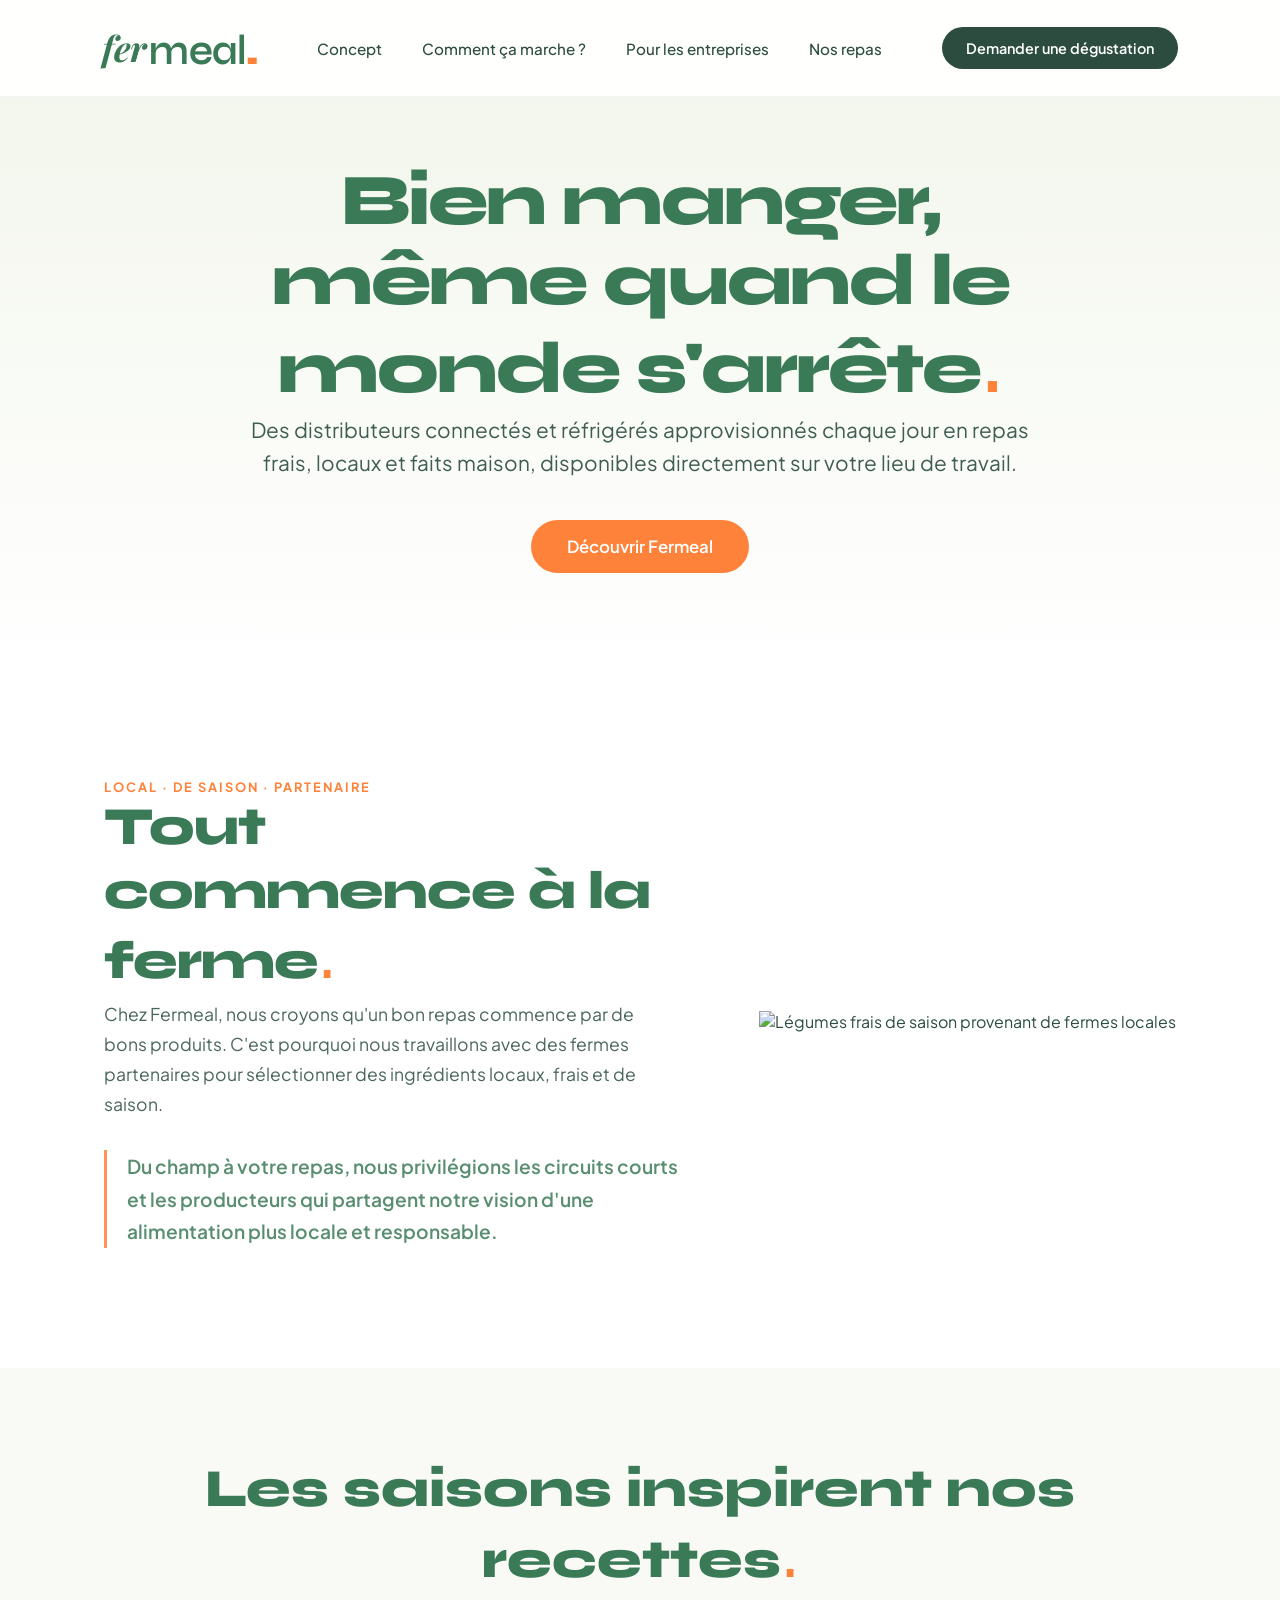
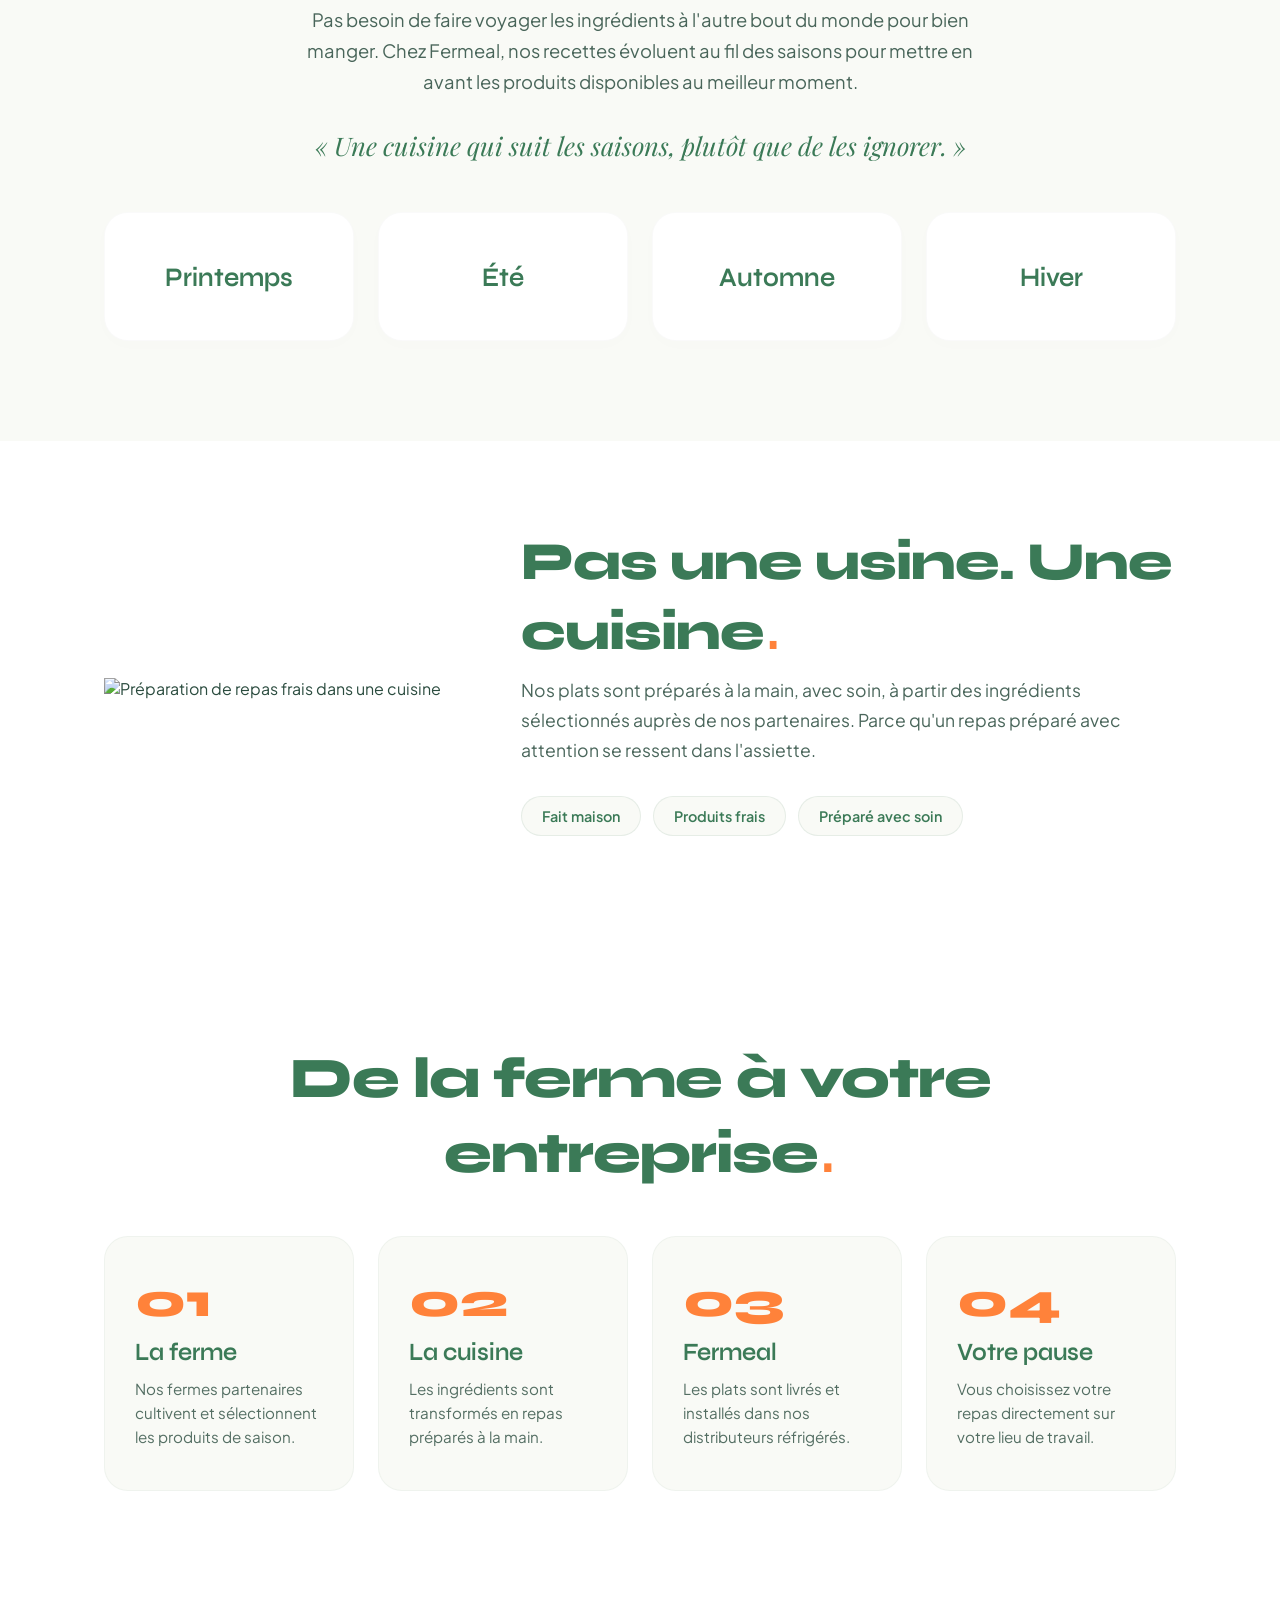
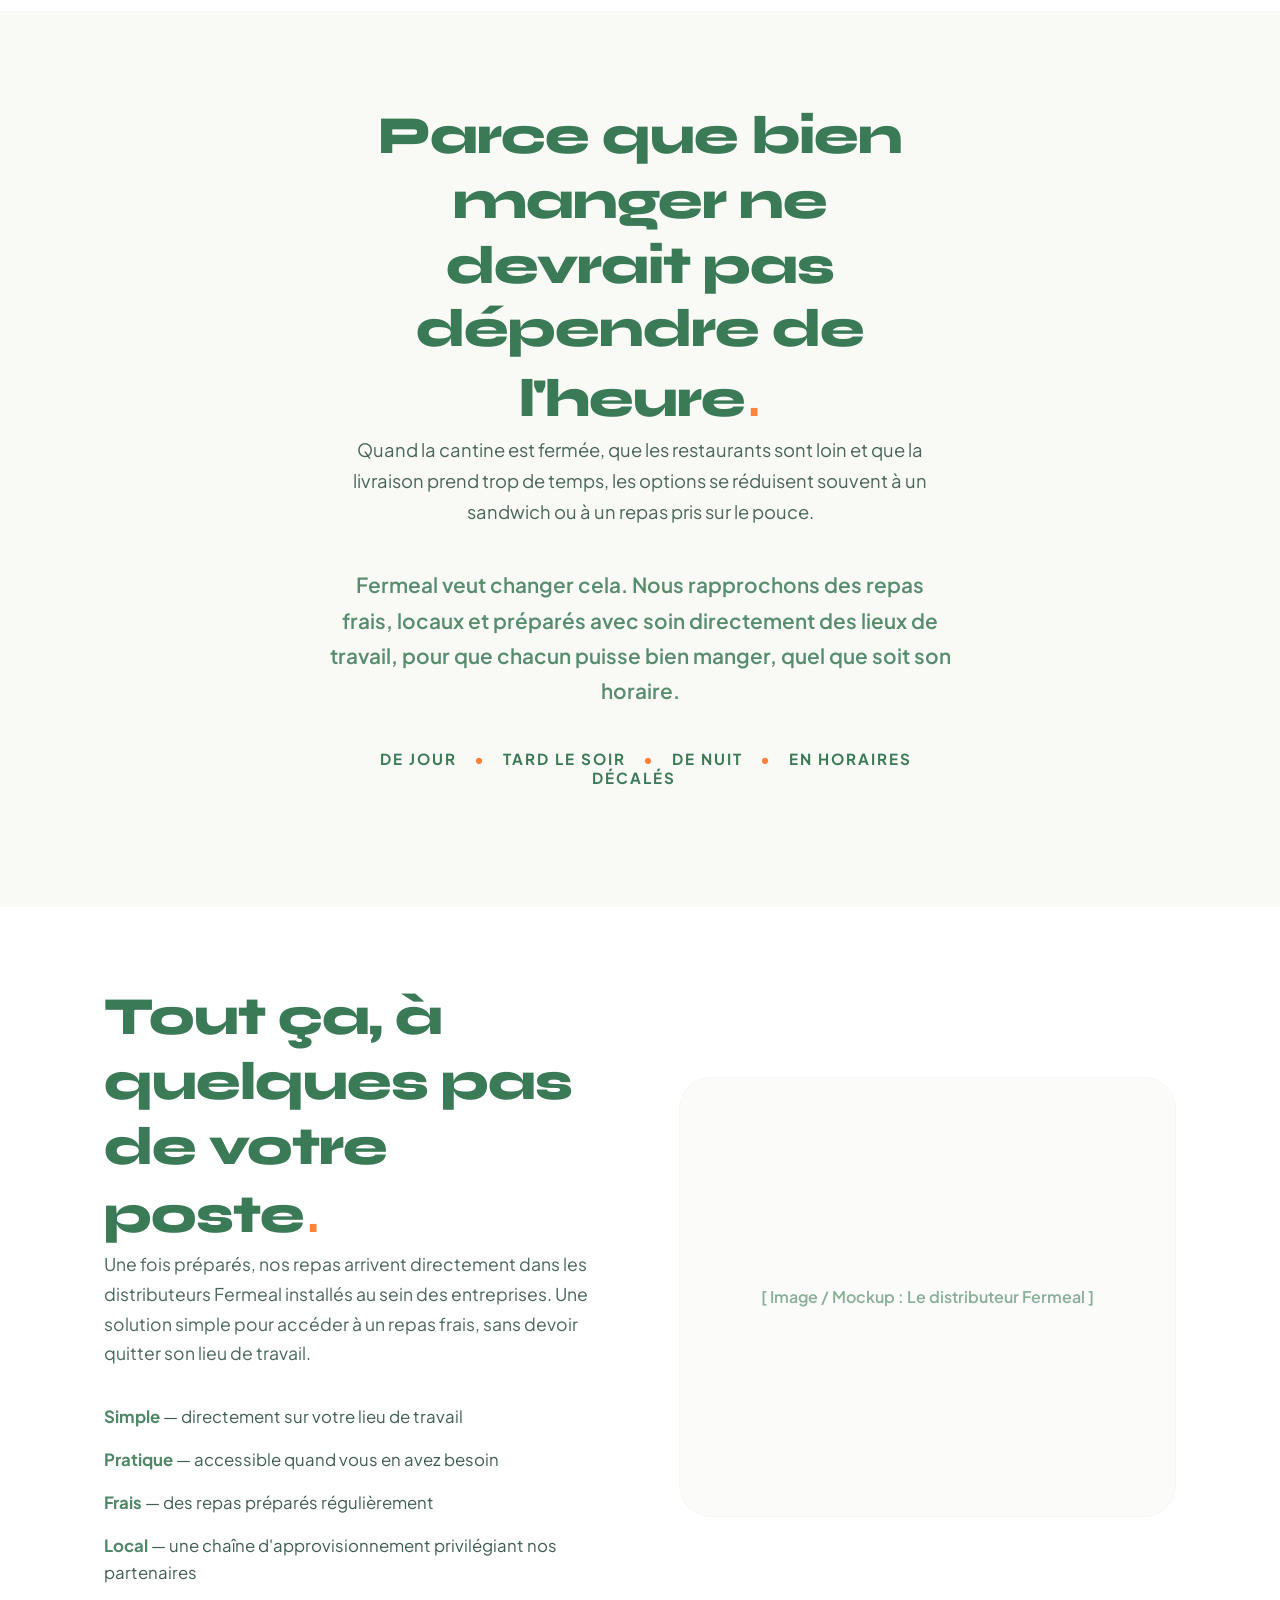
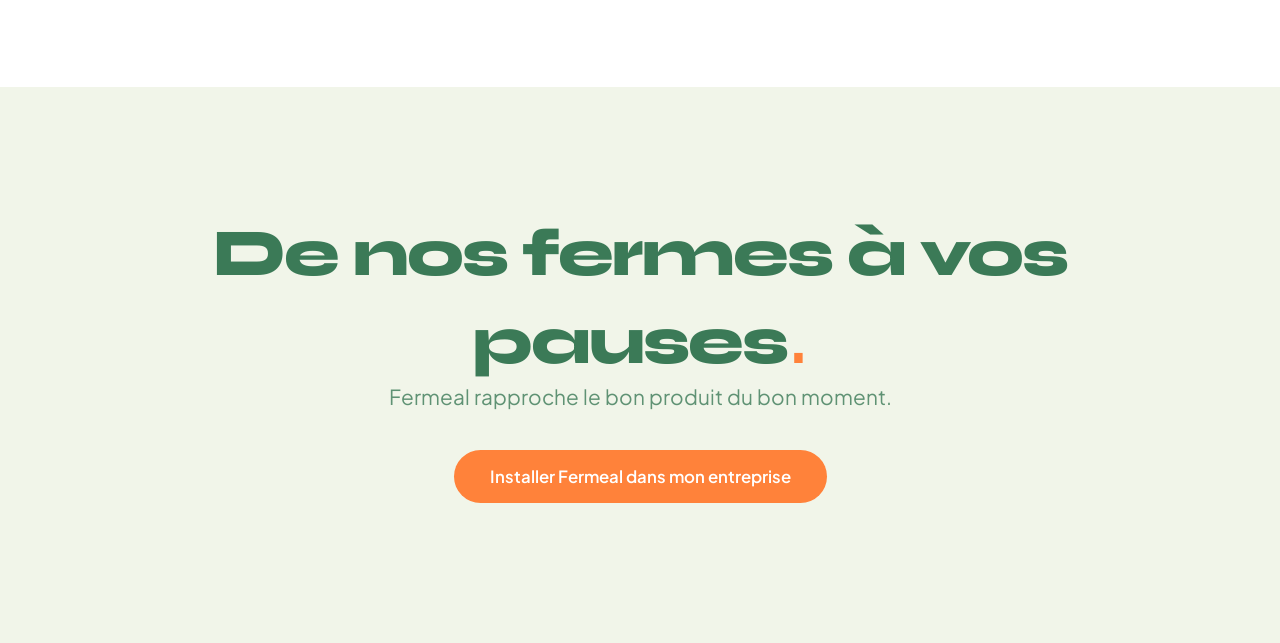
==== commit 6b9df371: "Replace placeholder images with actual images Updated story images to include actual images of fresh" ====
--- a/concept.html
+++ b/concept.html
@@ -25,7 +25,7 @@
         <nav class="nav-links">
             <a href="concept.html">Concept</a>
             <a href="fonctionnement.html">Comment ça marche ?</a>
-            <a href="index.html#entreprise">Pour les entreprises</a>
+            <a href="entreprise.html">Pour les entreprises</a>
             <a href="index.html#repas">Nos repas</a>
         </nav>
         <a href="index.html#contact" class="btn-nav">Demander une dégustation</a>
@@ -50,8 +50,8 @@
                     <p>Chez Fermeal, nous croyons qu'un bon repas commence par de bons produits. C'est pourquoi nous travaillons avec des fermes partenaires pour sélectionner des ingrédients locaux, frais et de saison.</p>
                     <p class="highlight-text">Du champ à votre repas, nous privilégions les circuits courts et les producteurs qui partagent notre vision d'une alimentation plus locale et responsable.</p>
                 </div>
-                <div class="story-image placeholder-bg">
-                    <span>[ Image : Ferme & Légumes de saison ]</span>
+                <div class="story-image">
+                <img src="images/ferme-legumes.jpg" alt="Légumes frais de saison provenant de fermes locales">
                 </div>
             </div>
         </section>
@@ -84,8 +84,8 @@
                         <span class="tag-item">Préparé avec soin</span>
                     </div>
                 </div>
-                <div class="story-image placeholder-bg">
-                    <span>[ Image : Préparation à la main en cuisine ]</span>
+                <div class="story-image">
+                <img src="images/cuisine.jpg" alt="Préparation de repas frais dans une cuisine">
                 </div>
             </div>
         </section>
--- a/style.css
+++ b/style.css
@@ -19,6 +19,8 @@
     --text-dark: #2B4C3F;
     --white: #FFFFFF;
     --transition-smooth: all 0.4s cubic-bezier(0.16, 1, 0.3, 1);
+
+    --syne-height: 1.2;
 }
 
 body {
@@ -359,6 +361,7 @@
     font-family: 'Syne', sans-serif;
     font-weight: 800;
     font-size: 2.8rem;
+    transform: scaleY(1.55);
     color: var(--primary-vegetal);
     margin-bottom: 24px;
 }
@@ -833,3 +836,26 @@
     .meals-section h2,
     .contact-section h2 { font-size: 2.2rem; }
 }
+
+/* Hauteur commune des textes en Syne */
+.hero-content h1,
+.partners-section h2,
+.concept-hero h1,
+.story-text h2,
+.seasons-section h2,
+.season-card h4,
+.timeline-section h2,
+.timeline-item-card h4,
+.why-section h2,
+.frigo-section h2,
+.final-cta-section h2,
+.b2b-hero h1,
+.b2b-hero h2,
+.flow-step span,
+.meals-section h2,
+.contact-section h2,
+.meal-card h4,
+.logo .logo-meal,
+.logo .logo-dot {
+    transform: scaleY(var(--syne-height));
+}
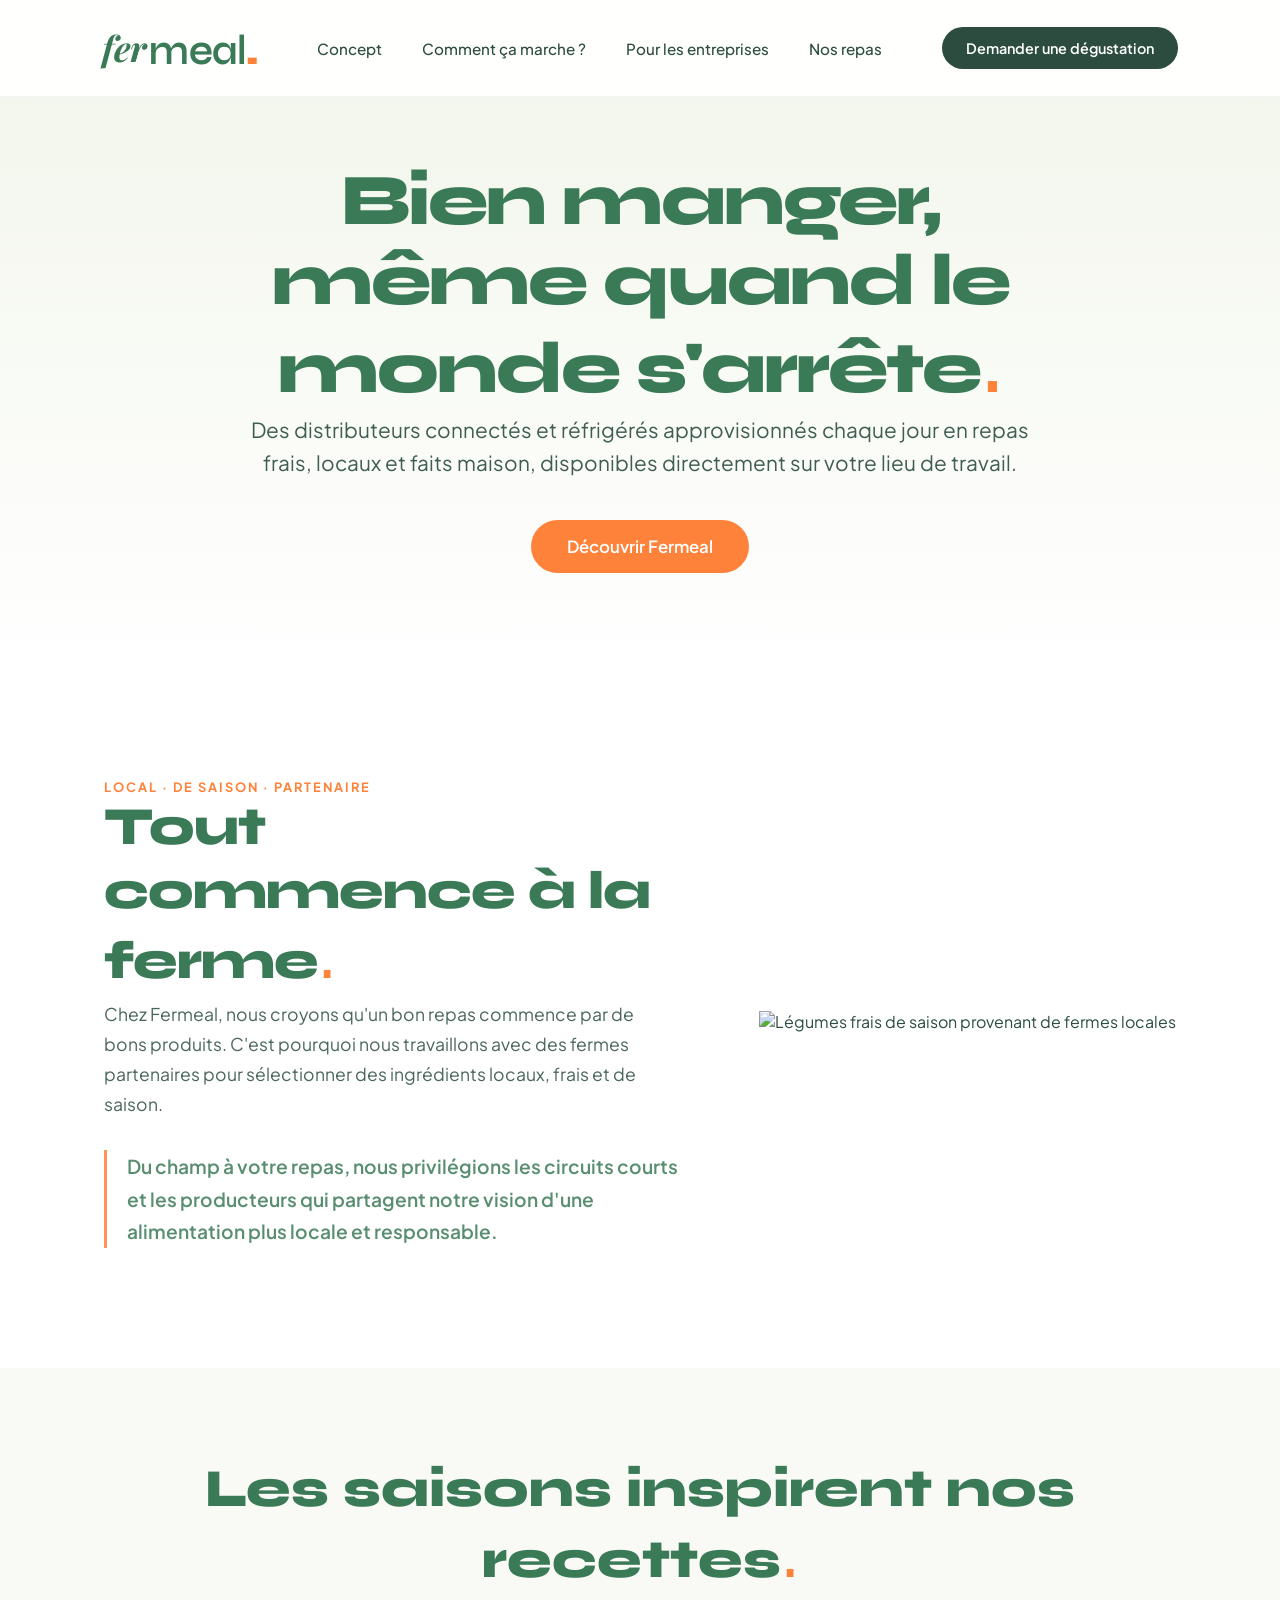
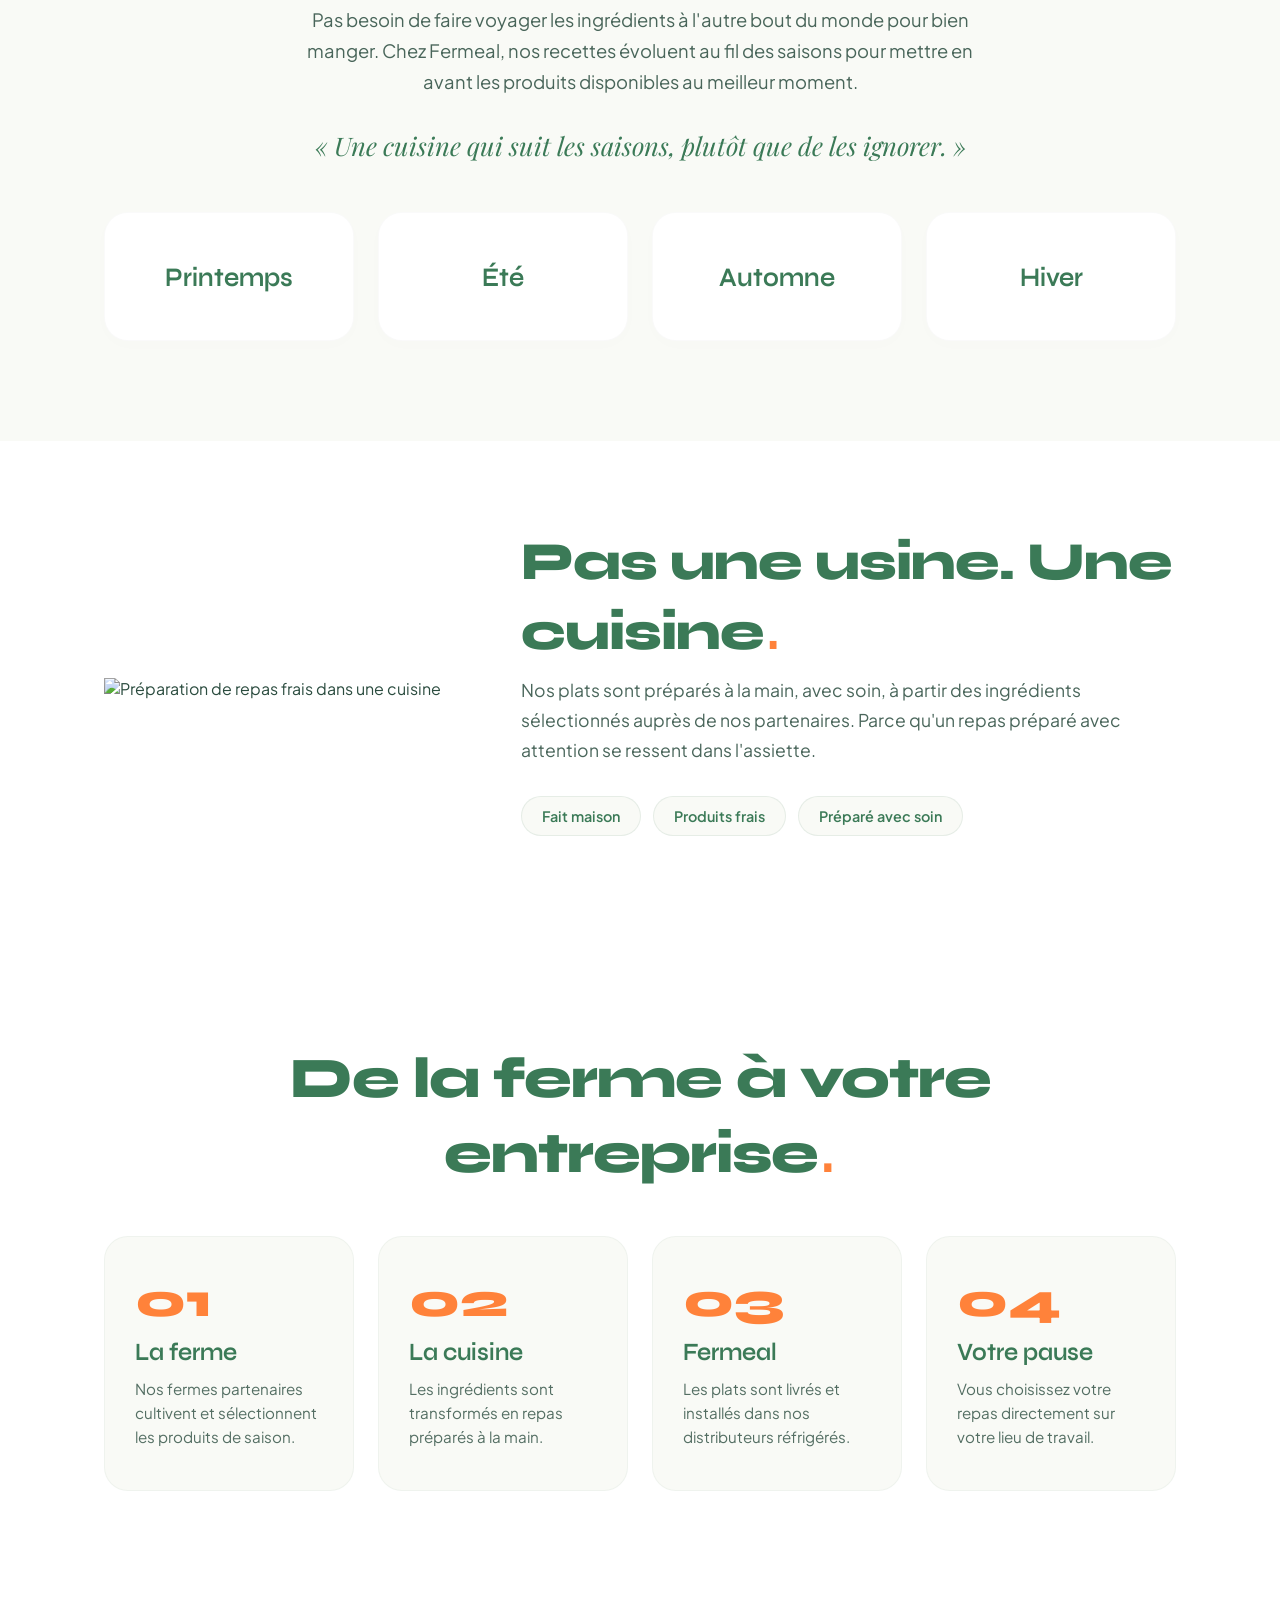
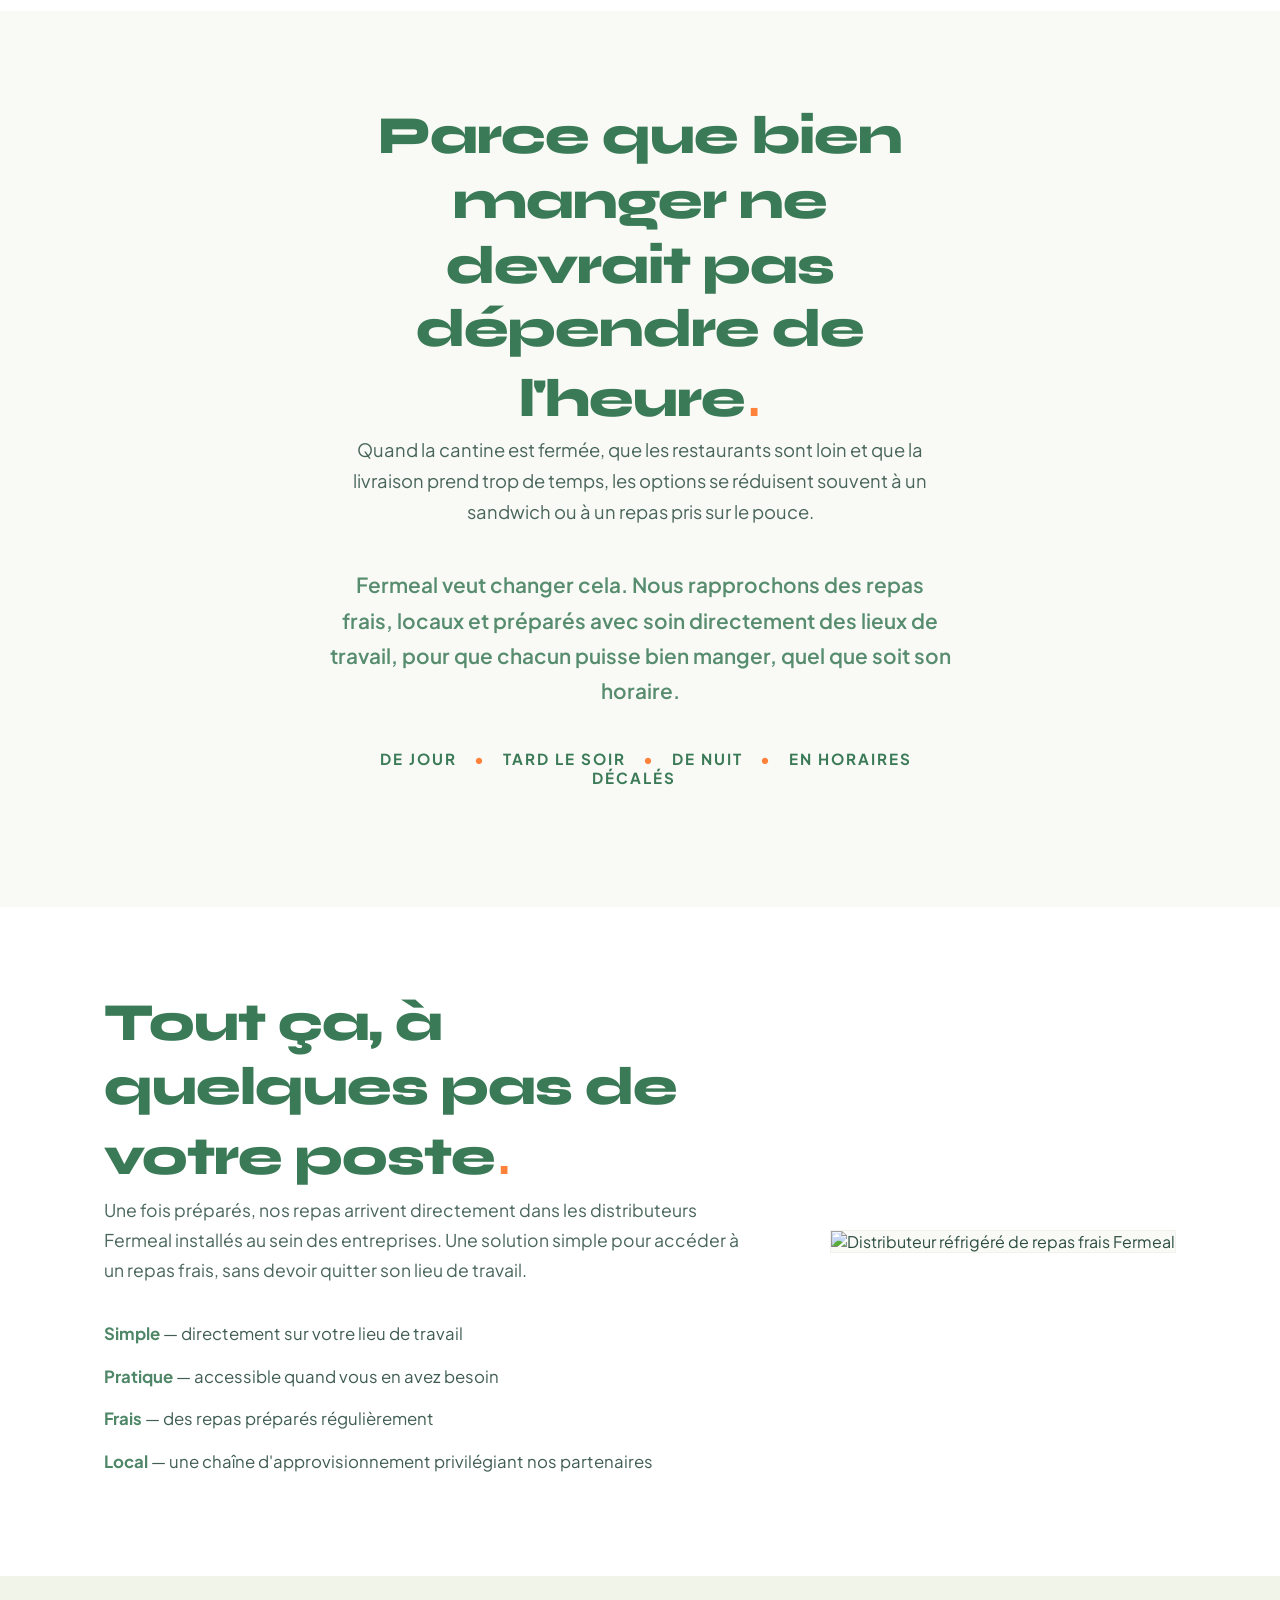
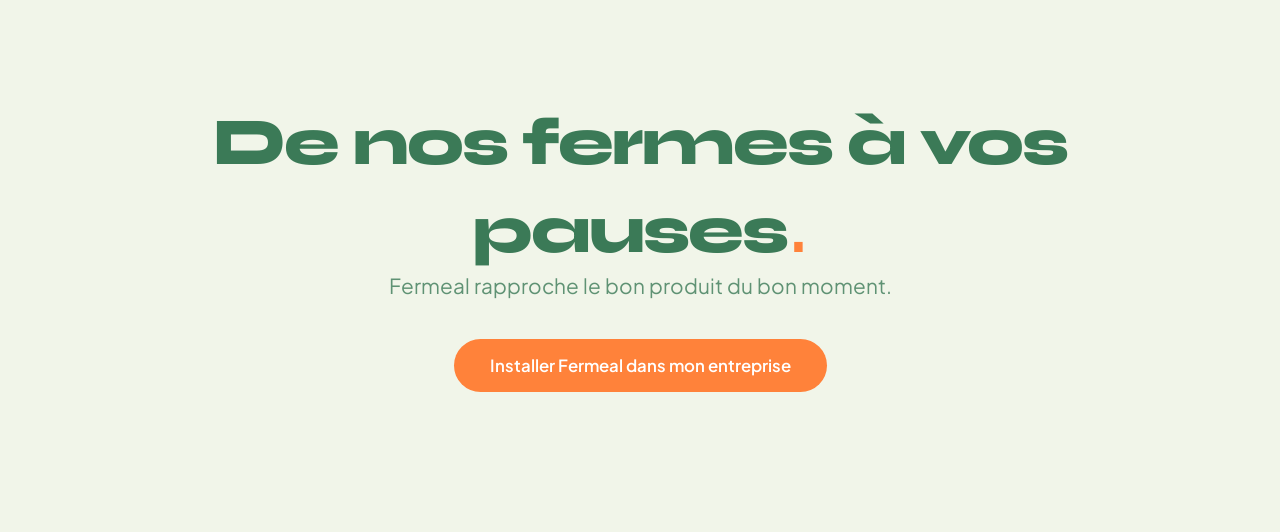
==== commit 6a645454: "Update story image in concept.html Replaced placeholder image with actual image of Fermeal distribut" ====
--- a/concept.html
+++ b/concept.html
@@ -145,8 +145,8 @@
                         <div class="benefit-item"><strong>Local</strong> — une chaîne d'approvisionnement privilégiant nos partenaires</div>
                     </div>
                 </div>
-                <div class="story-image placeholder-bg white-border">
-                    <span>[ Image / Mockup : Le distributeur Fermeal ]</span>
+                <div class="story-image white-border">
+                <img src="images/distributeur.jpg" alt="Distributeur réfrigéré de repas frais Fermeal">
                 </div>
             </div>
         </section>
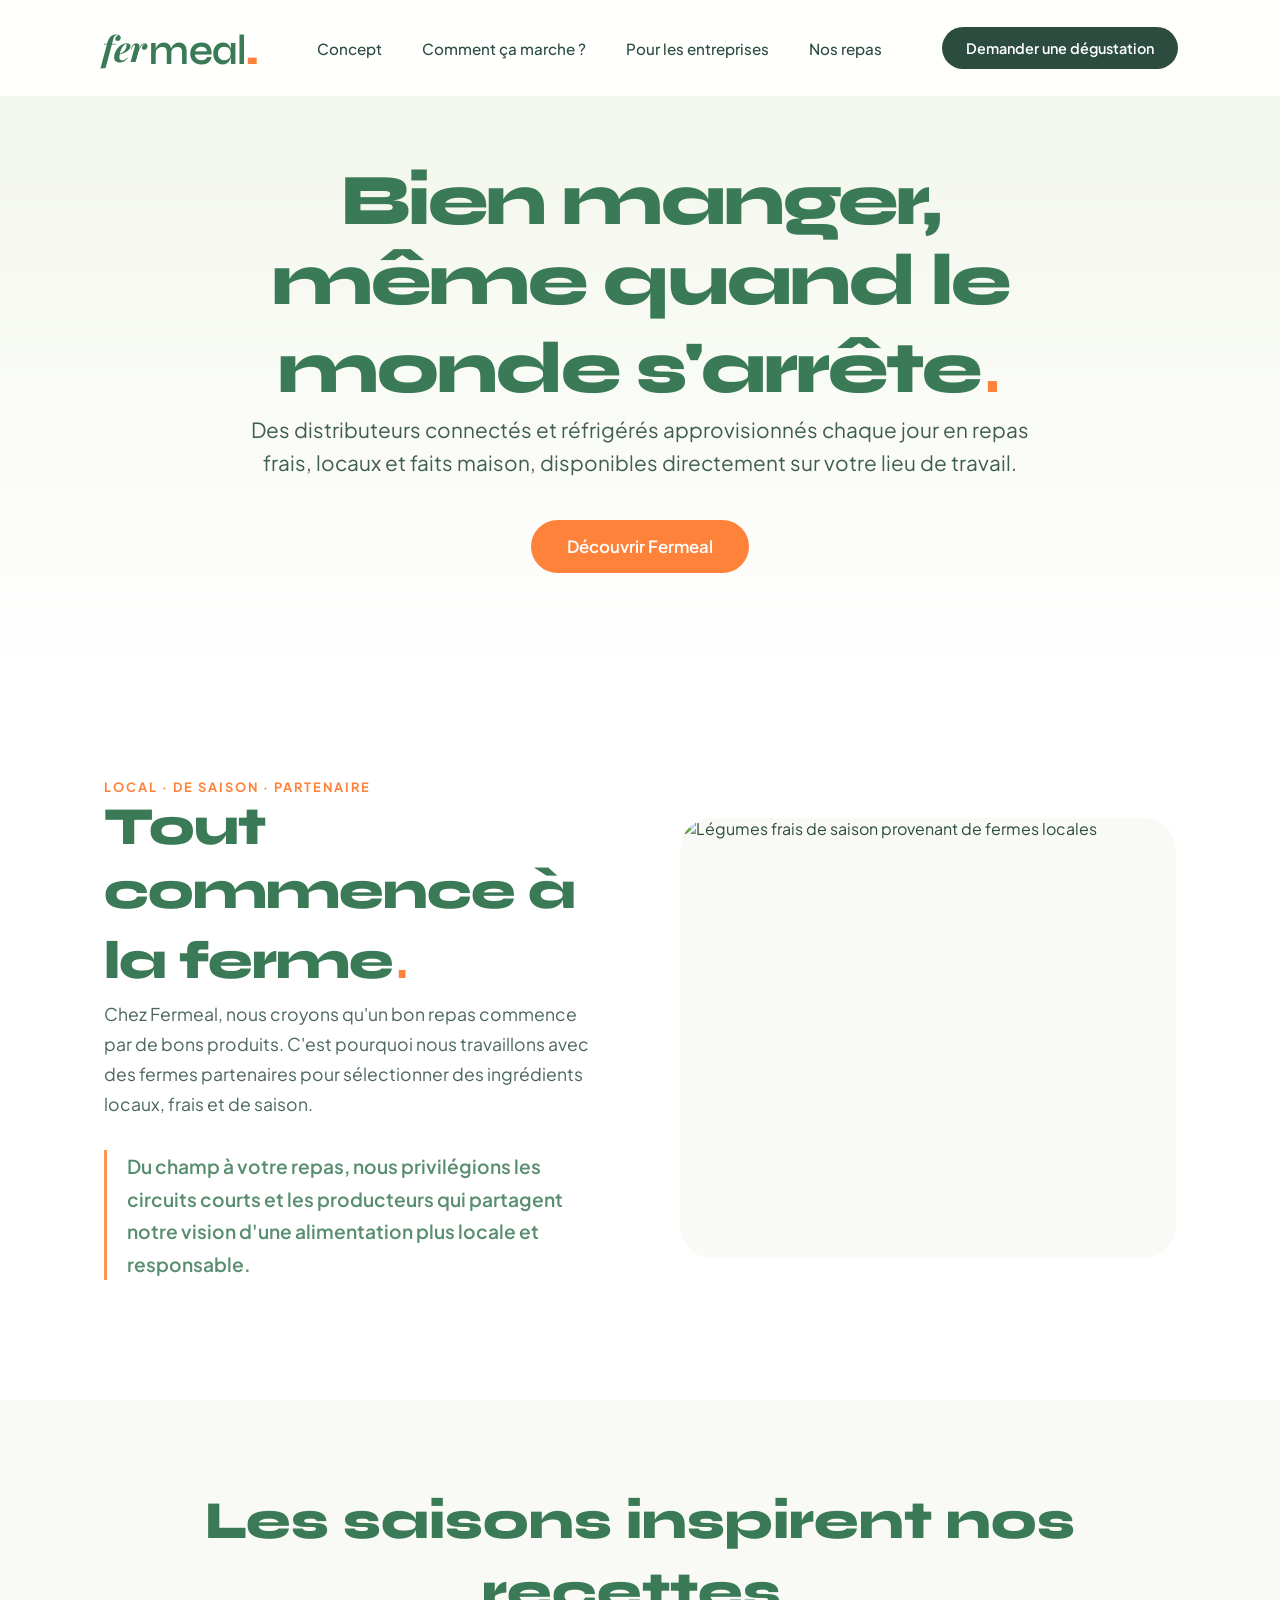
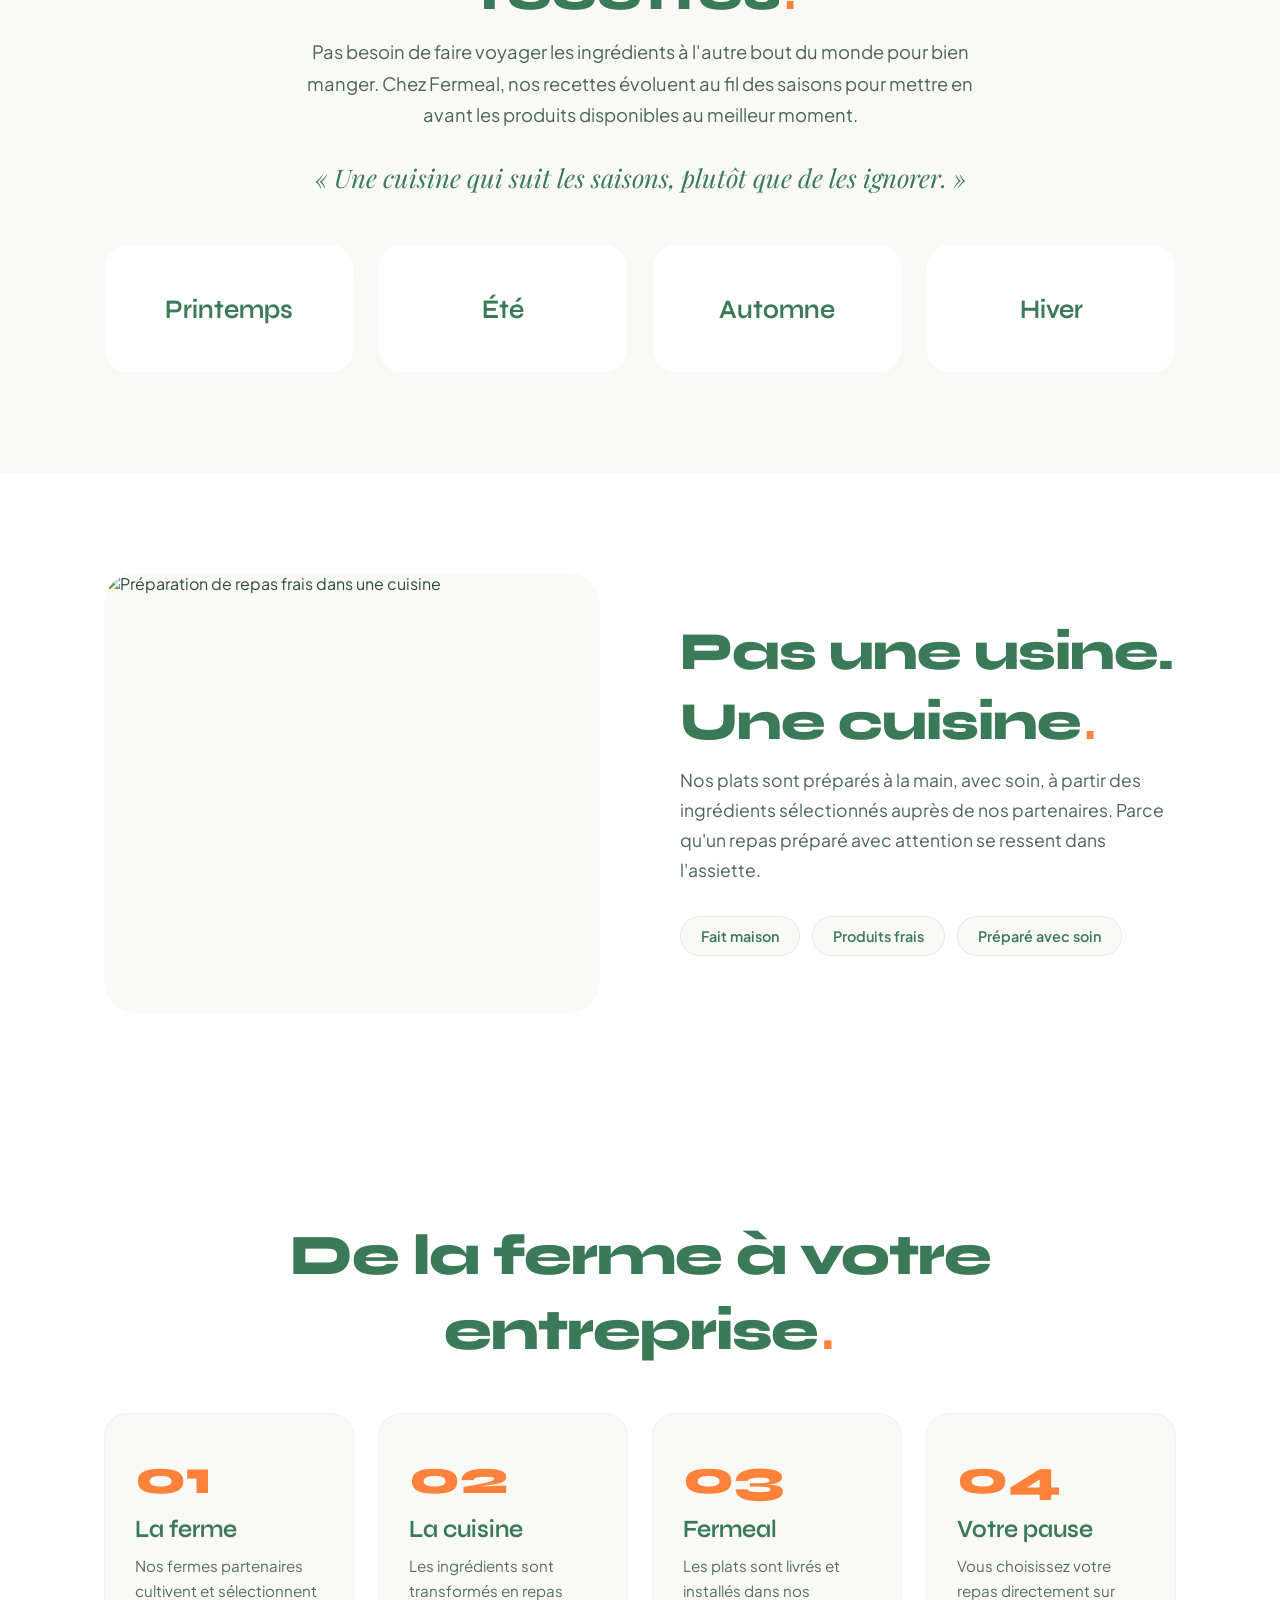
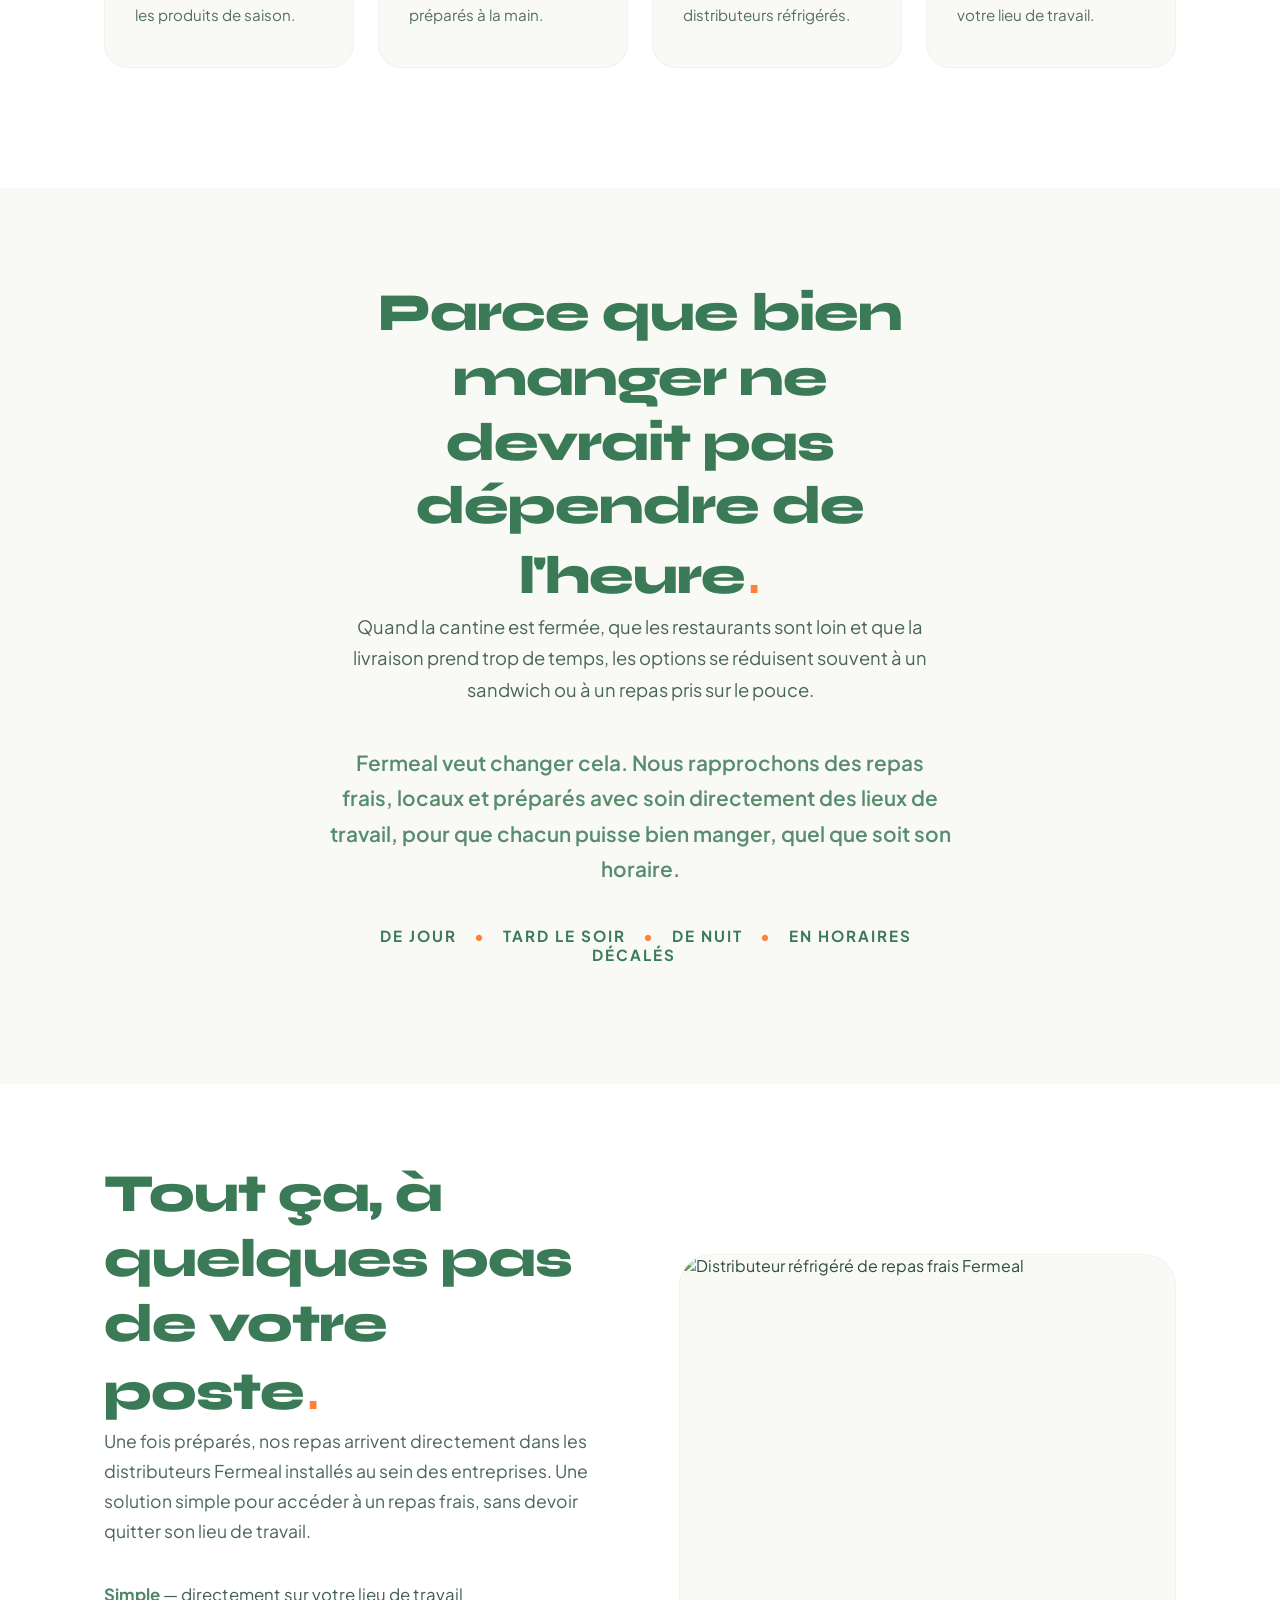
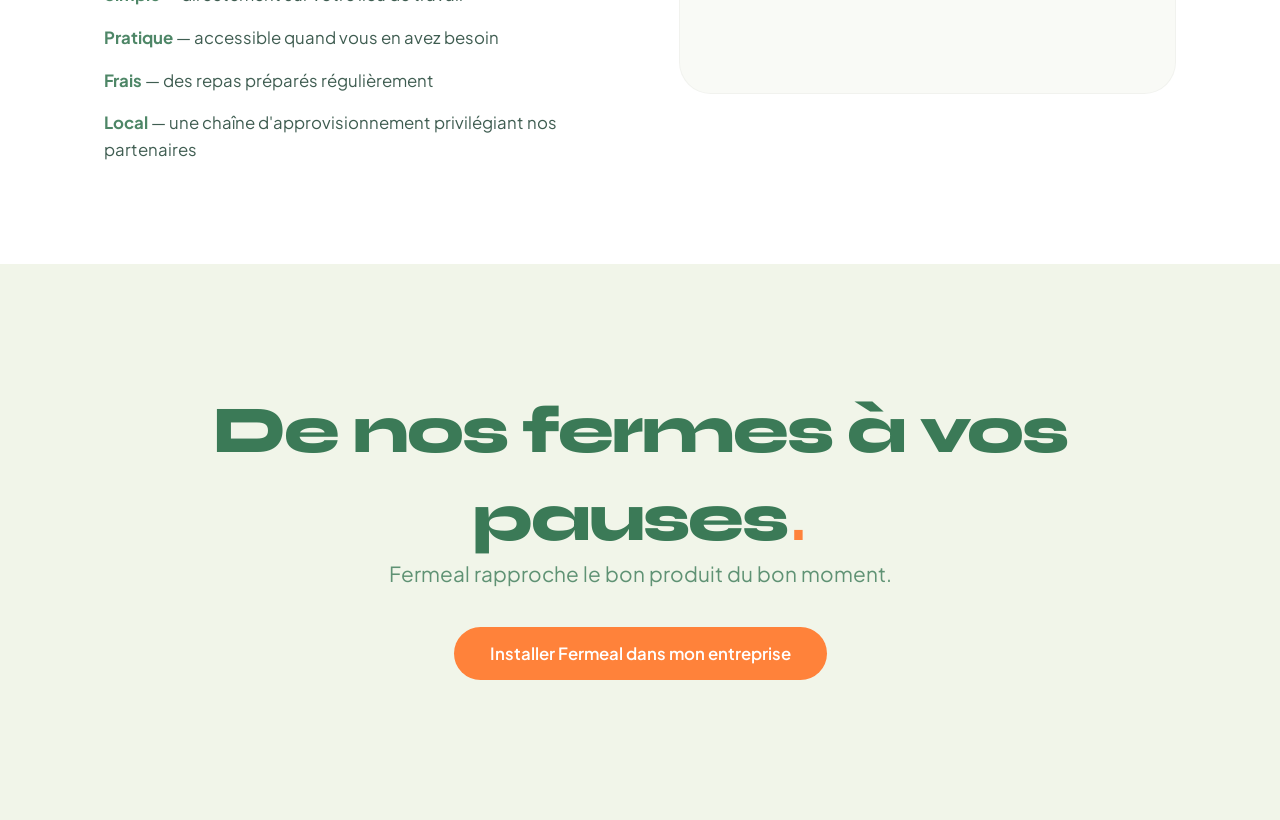
==== commit acbfad76: "Update concept.html" ====
--- a/concept.html
+++ b/concept.html
@@ -51,7 +51,7 @@
                     <p class="highlight-text">Du champ à votre repas, nous privilégions les circuits courts et les producteurs qui partagent notre vision d'une alimentation plus locale et responsable.</p>
                 </div>
                 <div class="story-image">
-                <img src="images/ferme-legumes.jpg" alt="Légumes frais de saison provenant de fermes locales">
+                <img src="main/concept_ferme.jpg" alt="Légumes frais de saison provenant de fermes locales">
                 </div>
             </div>
         </section>
@@ -85,7 +85,7 @@
                     </div>
                 </div>
                 <div class="story-image">
-                <img src="images/cuisine.jpg" alt="Préparation de repas frais dans une cuisine">
+                <img src="main/concept_cuisine.jpg" alt="Préparation de repas frais dans une cuisine">
                 </div>
             </div>
         </section>
@@ -146,7 +146,7 @@
                     </div>
                 </div>
                 <div class="story-image white-border">
-                <img src="images/distributeur.jpg" alt="Distributeur réfrigéré de repas frais Fermeal">
+                <img src="main/concept_distributeur.jpg" alt="Distributeur réfrigéré de repas frais Fermeal">
                 </div>
             </div>
         </section>
--- a/style.css
+++ b/style.css
@@ -337,6 +337,30 @@
     margin-top: 30px;
 }
 
+/* Images des sections de la page Concept */
+.story-image {
+    flex: 1;
+    min-width: 0;
+    height: 440px;
+    overflow: hidden;
+    border-radius: 32px;
+    background-color: var(--bg-cream-light);
+}
+
+.story-image img {
+    display: block;
+    width: 100%;
+    height: 100%;
+    object-fit: cover;
+    object-position: center;
+}
+
+/* Style du cadre du distributeur */
+.story-image.white-border {
+    border: 1px solid rgba(0, 0, 0, 0.03);
+}
+
+/* Emplacements encore utilisés comme placeholders ailleurs */
 .placeholder-bg {
     flex: 1;
     height: 440px;
@@ -348,7 +372,6 @@
     font-family: 'Plus Jakarta Sans', sans-serif;
     font-weight: 600;
     color: var(--primary-vegetal);
-    opacity: 0.6;
     border: 2px dashed rgba(59, 122, 87, 0.2);
 }
 
@@ -818,7 +841,12 @@
 @media (max-width: 992px) {
     .split-layout { flex-direction: column !important; gap: 40px !important; }
     .timeline-grid { flex-direction: column !important; gap: 20px !important; }
-    .placeholder-bg { width: 100%; height: 320px; }
+    .story-image,
+      .placeholder-bg {
+          width: 100%;
+          height: 320px;
+          flex: none;
+      }
     .concept-hero h1 { font-size: 2.6rem; }
     .story-text h2, .seasons-section h2, .timeline-section h2, .frigo-section h2 { font-size: 2.2rem; }
     .final-cta-section h2 { font-size: 2.5rem; }
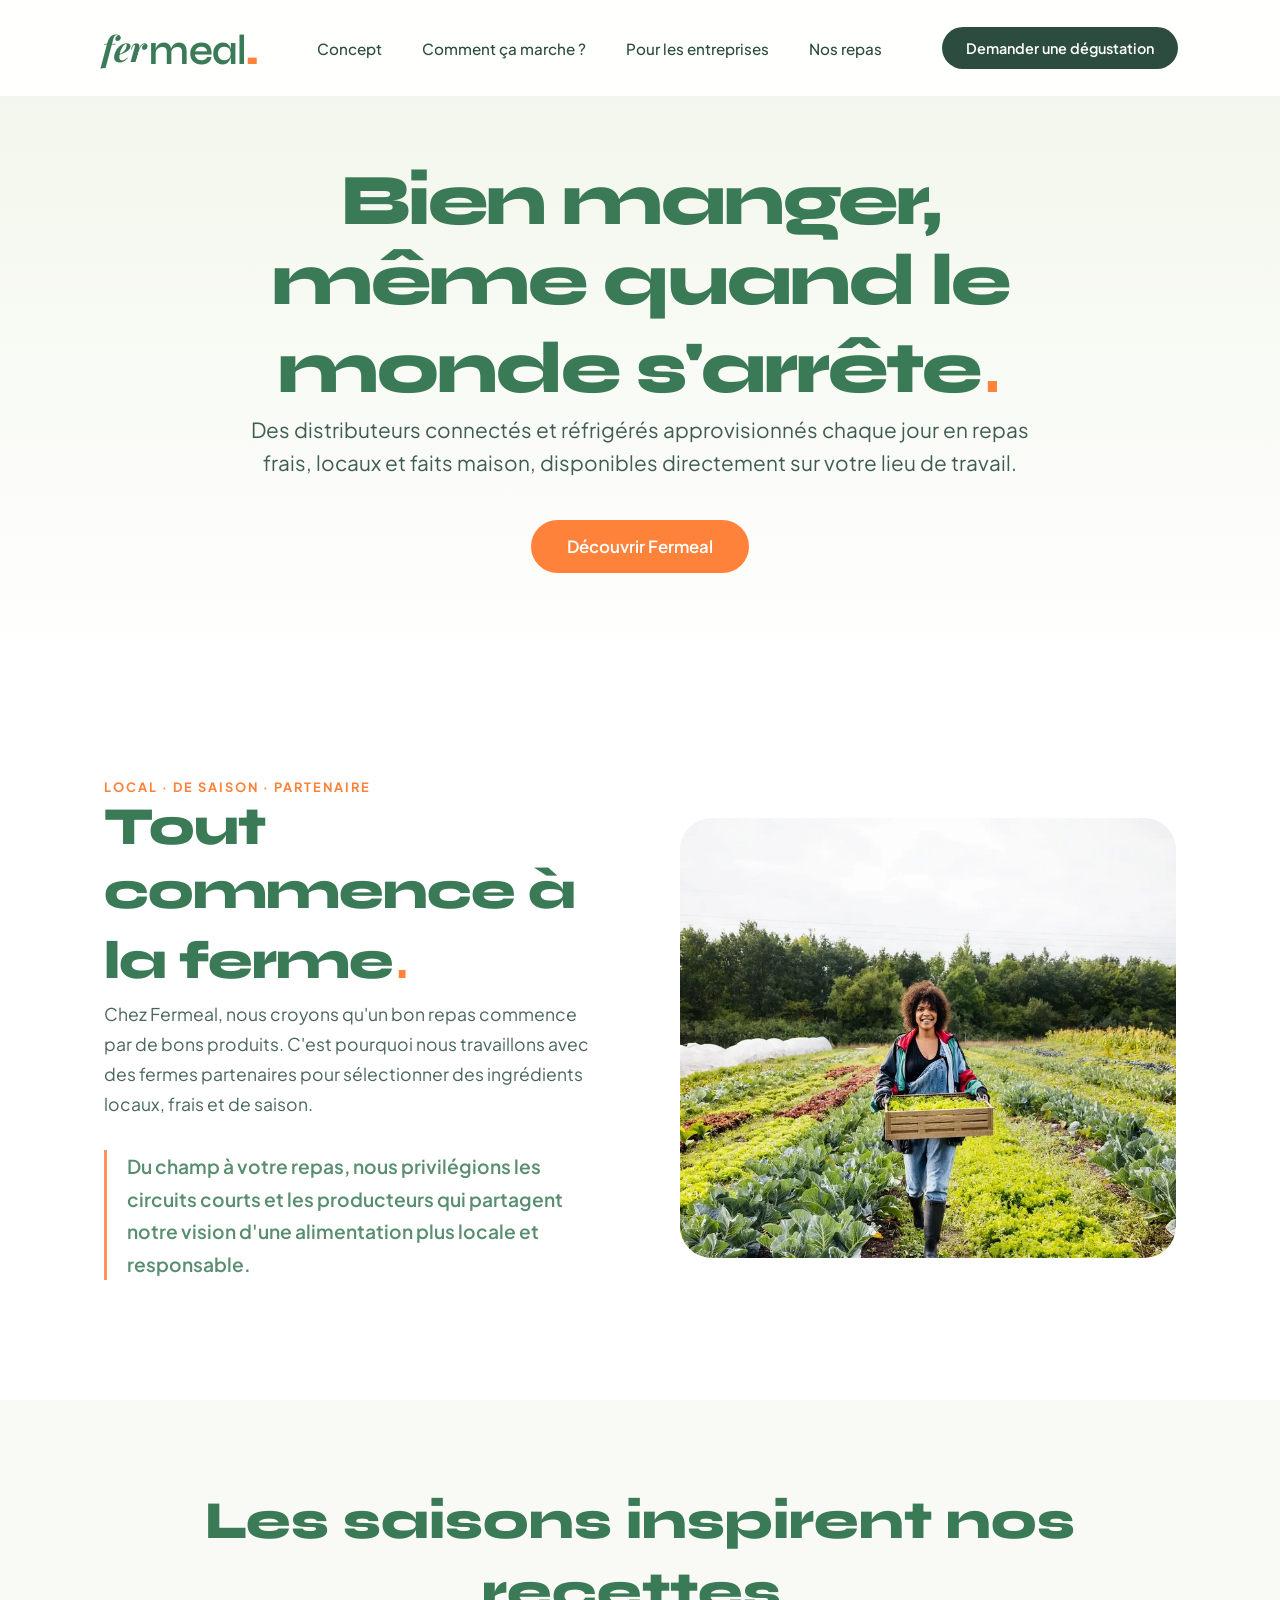
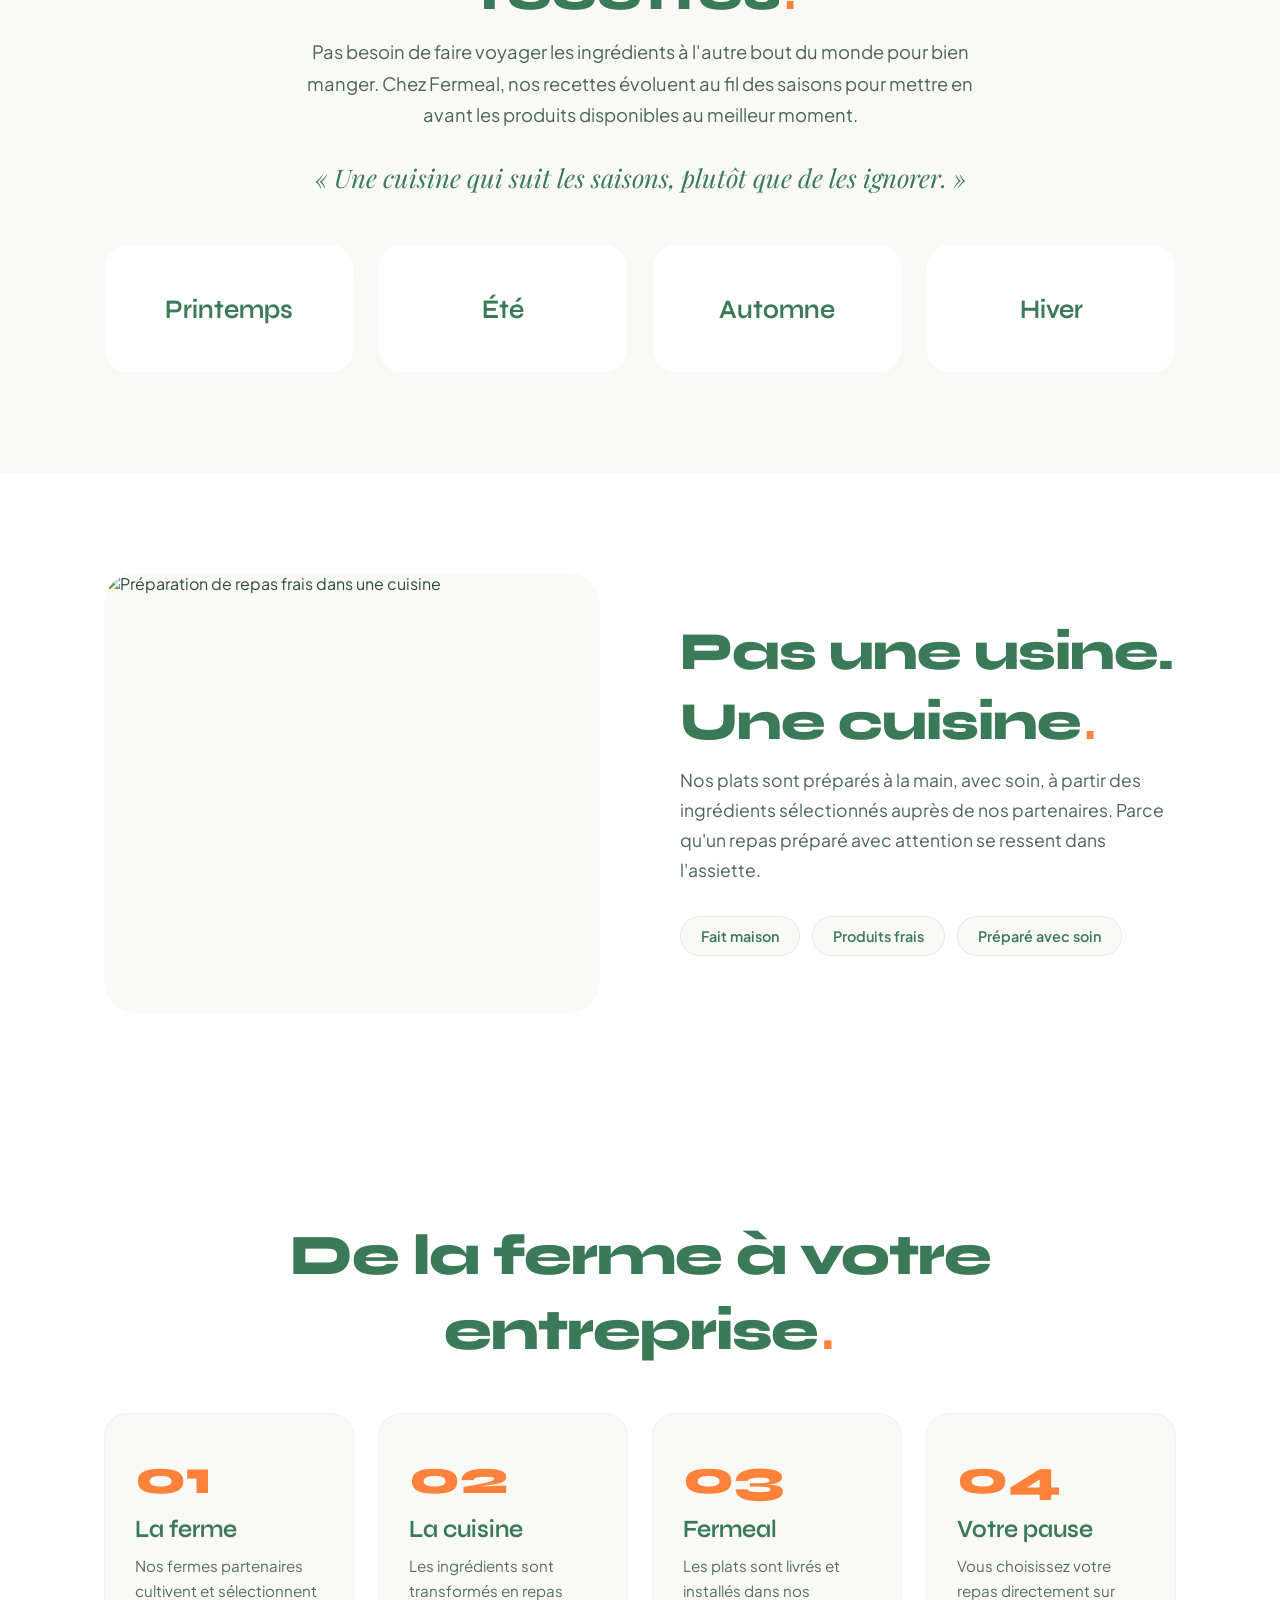
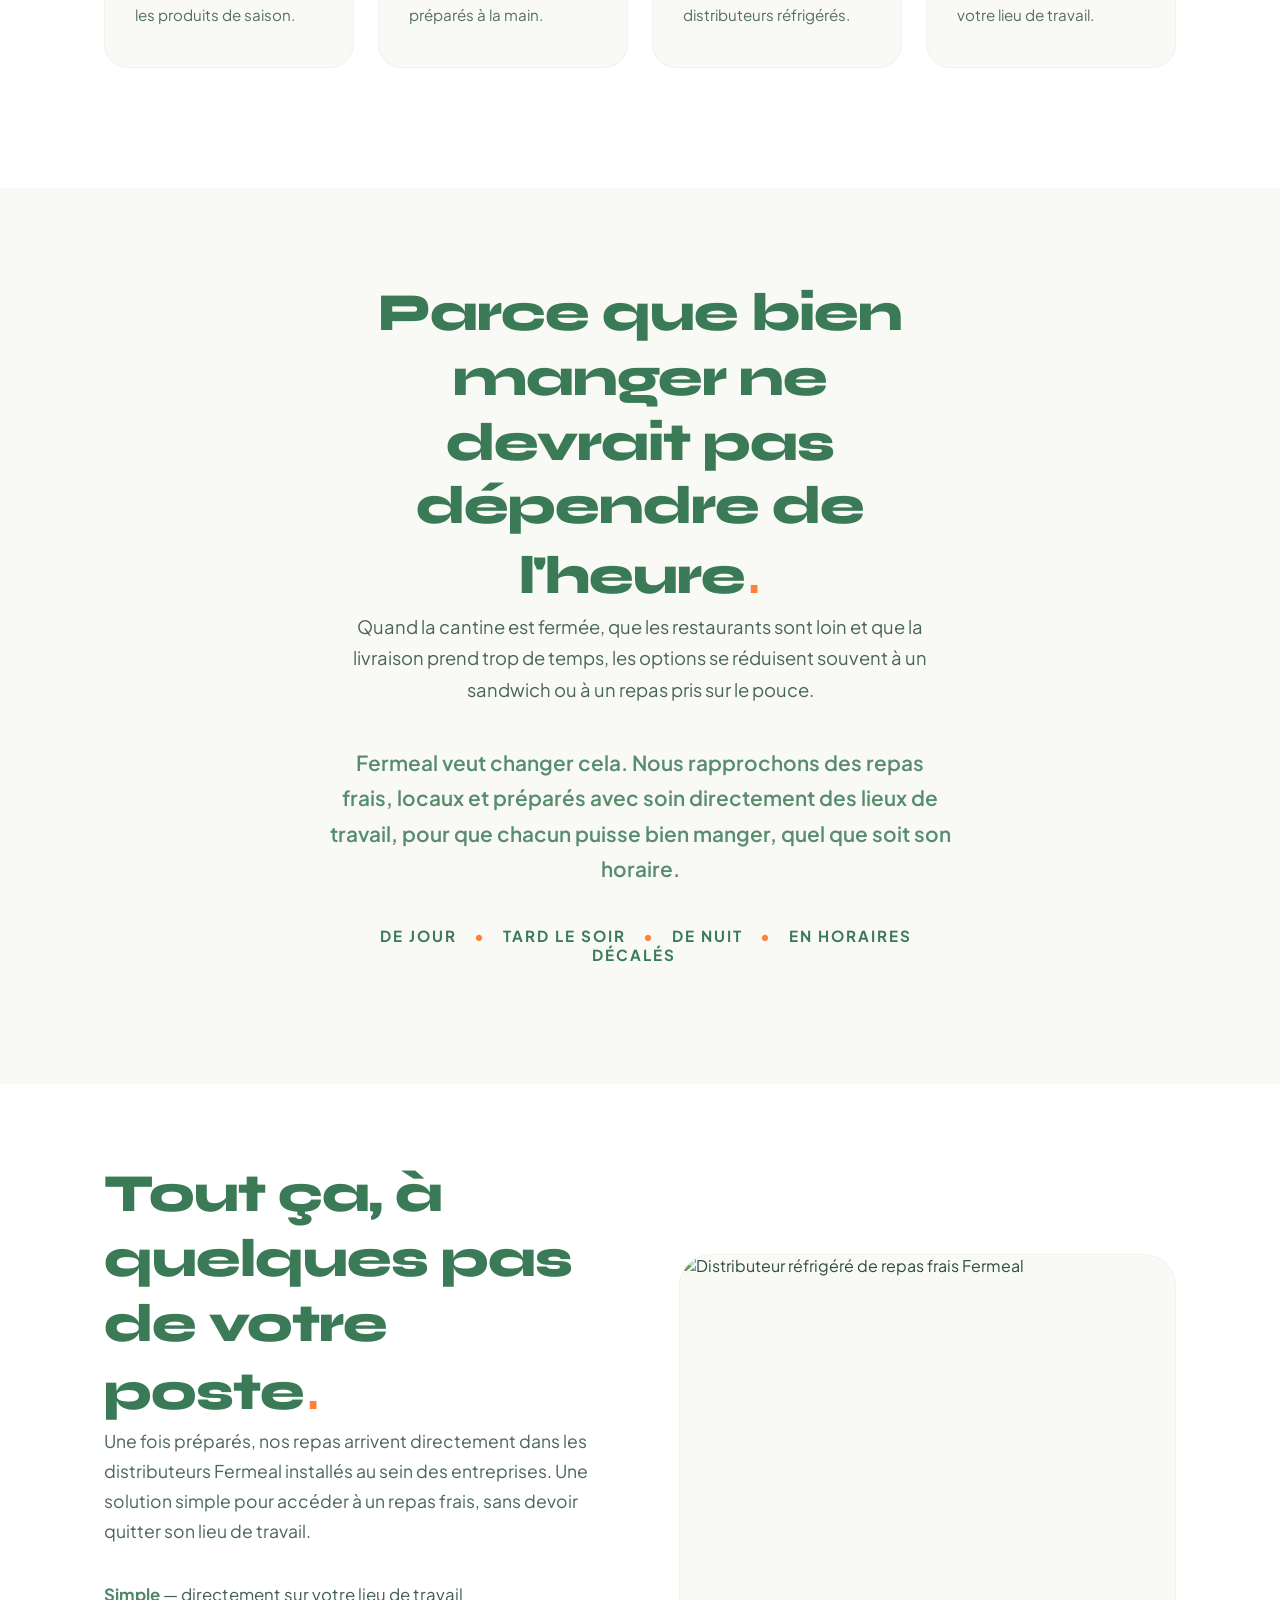
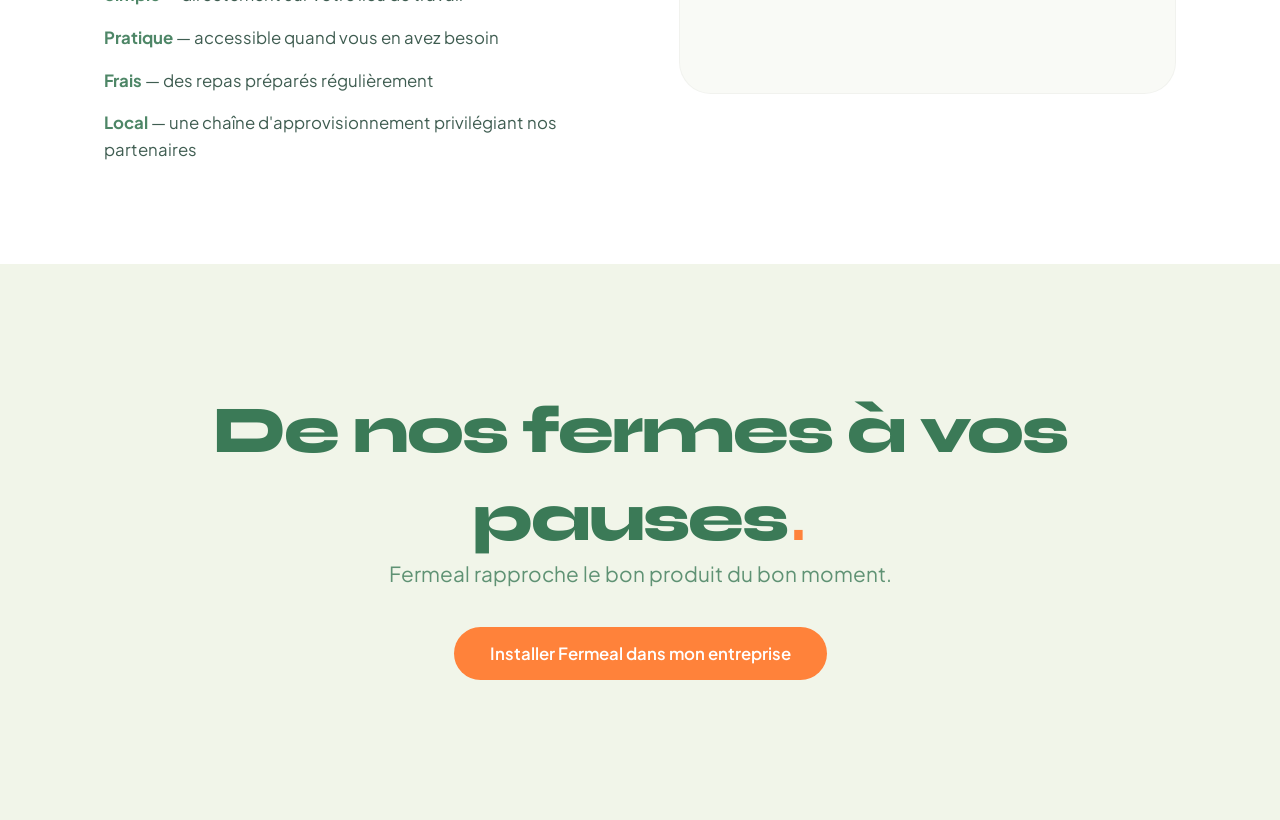
==== commit e56b00ea: "Update concept.html" ====
--- a/concept.html
+++ b/concept.html
@@ -51,7 +51,7 @@
                     <p class="highlight-text">Du champ à votre repas, nous privilégions les circuits courts et les producteurs qui partagent notre vision d'une alimentation plus locale et responsable.</p>
                 </div>
                 <div class="story-image">
-                <img src="main/concept_ferme.jpg" alt="Légumes frais de saison provenant de fermes locales">
+                <img src="concept_ferme.webp" alt="Légumes frais de saison provenant de fermes locales">
                 </div>
             </div>
         </section>
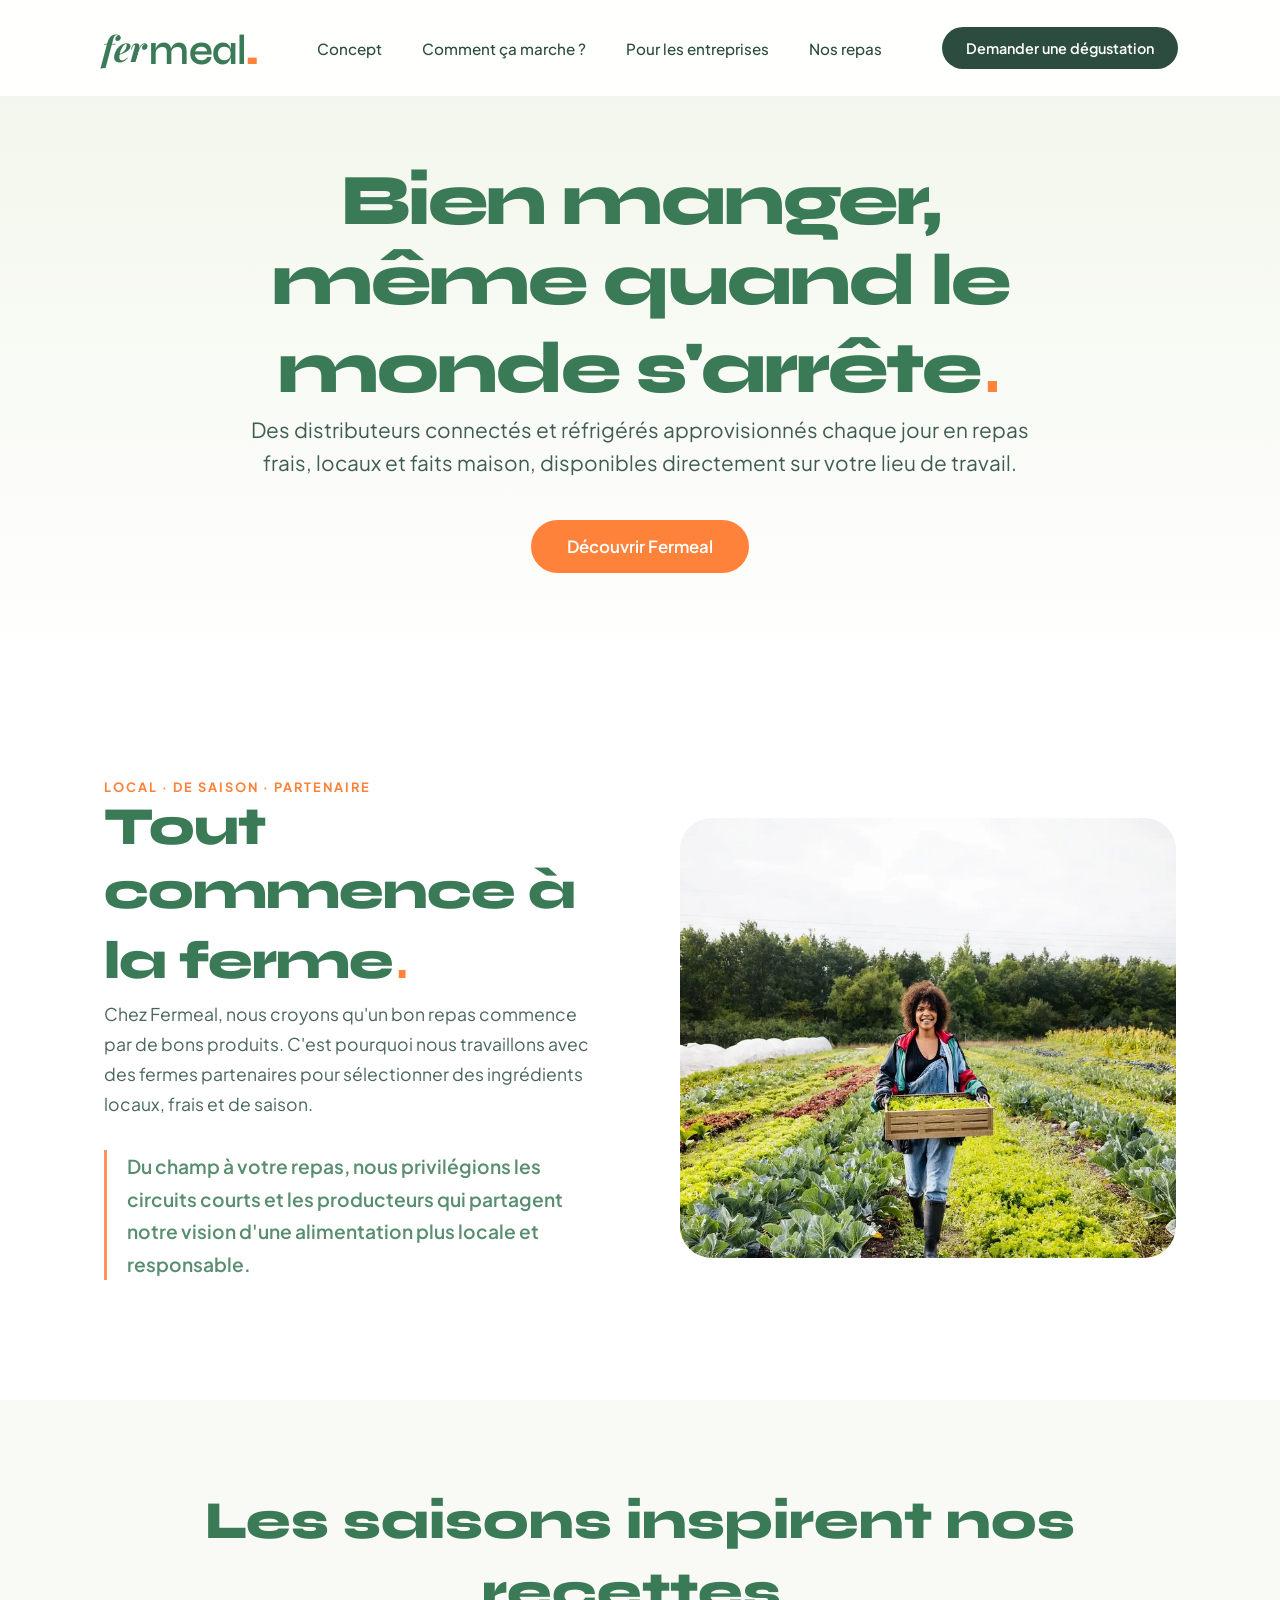
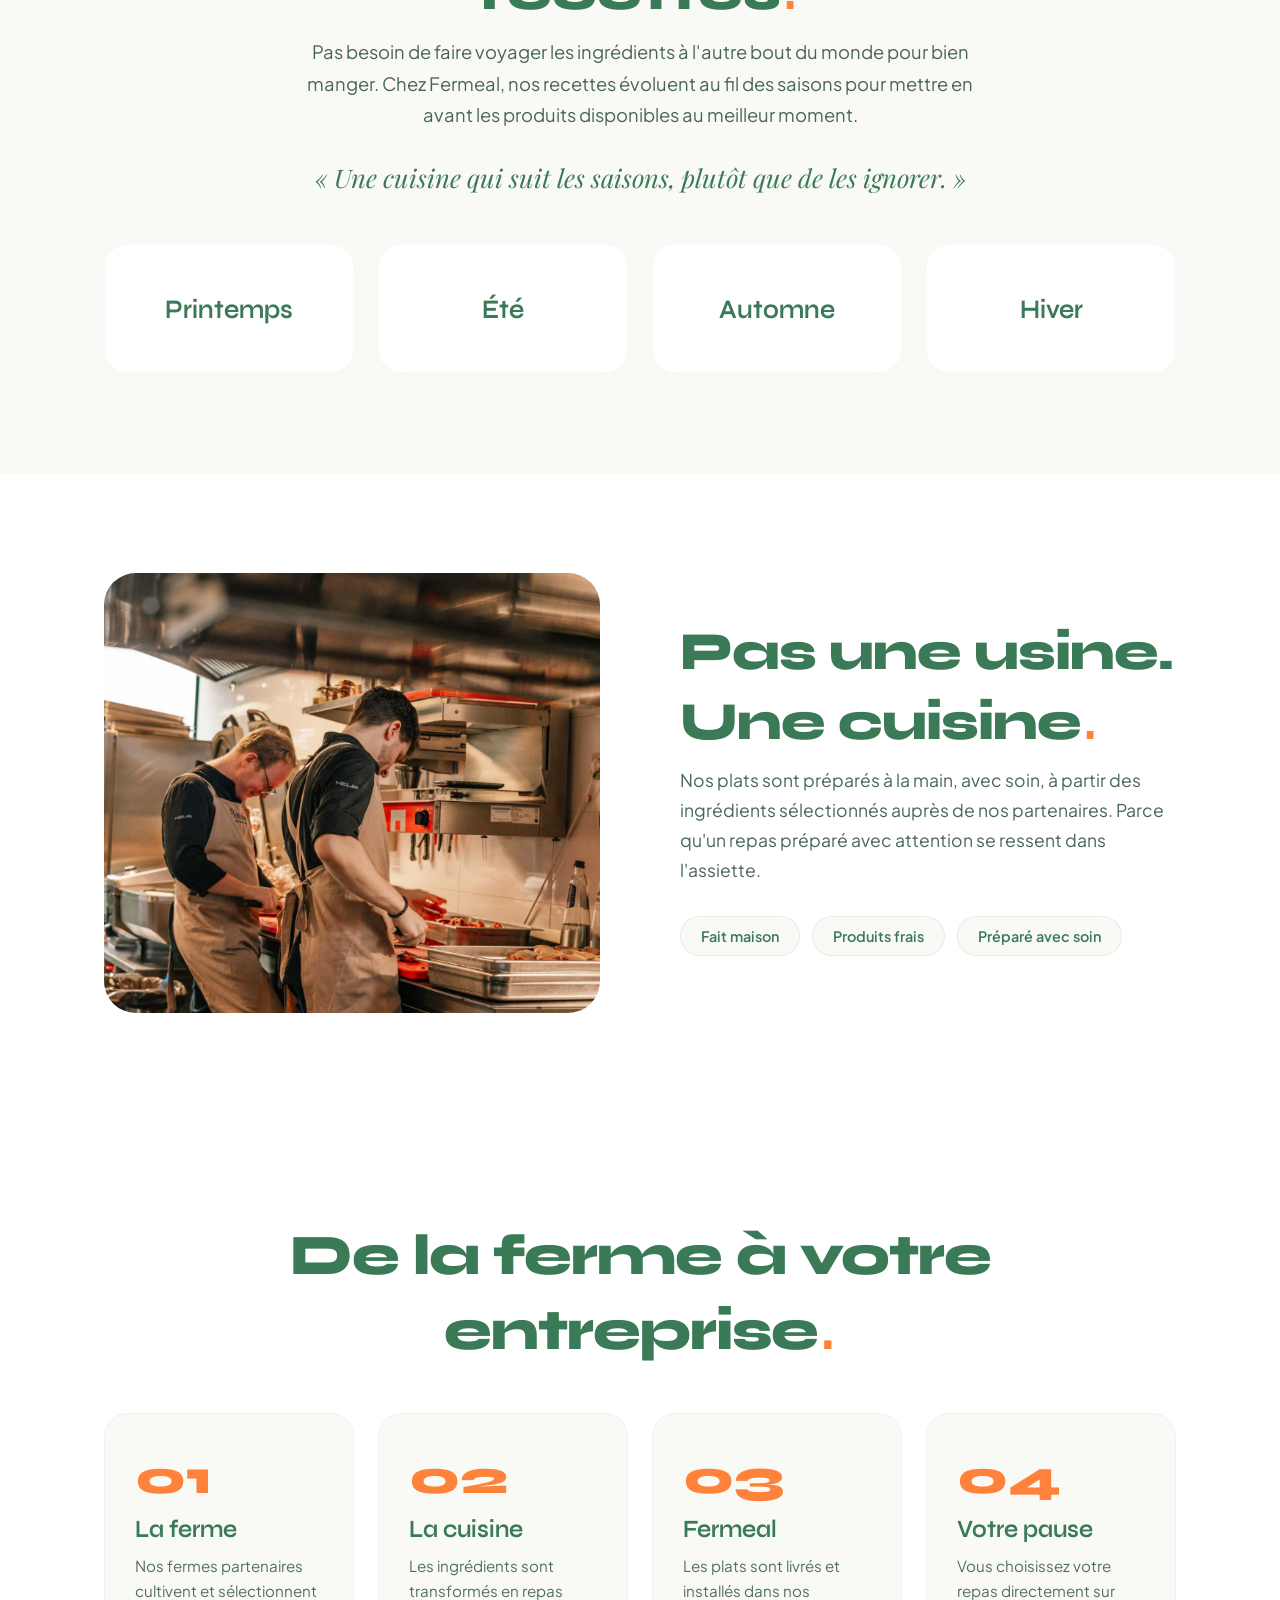
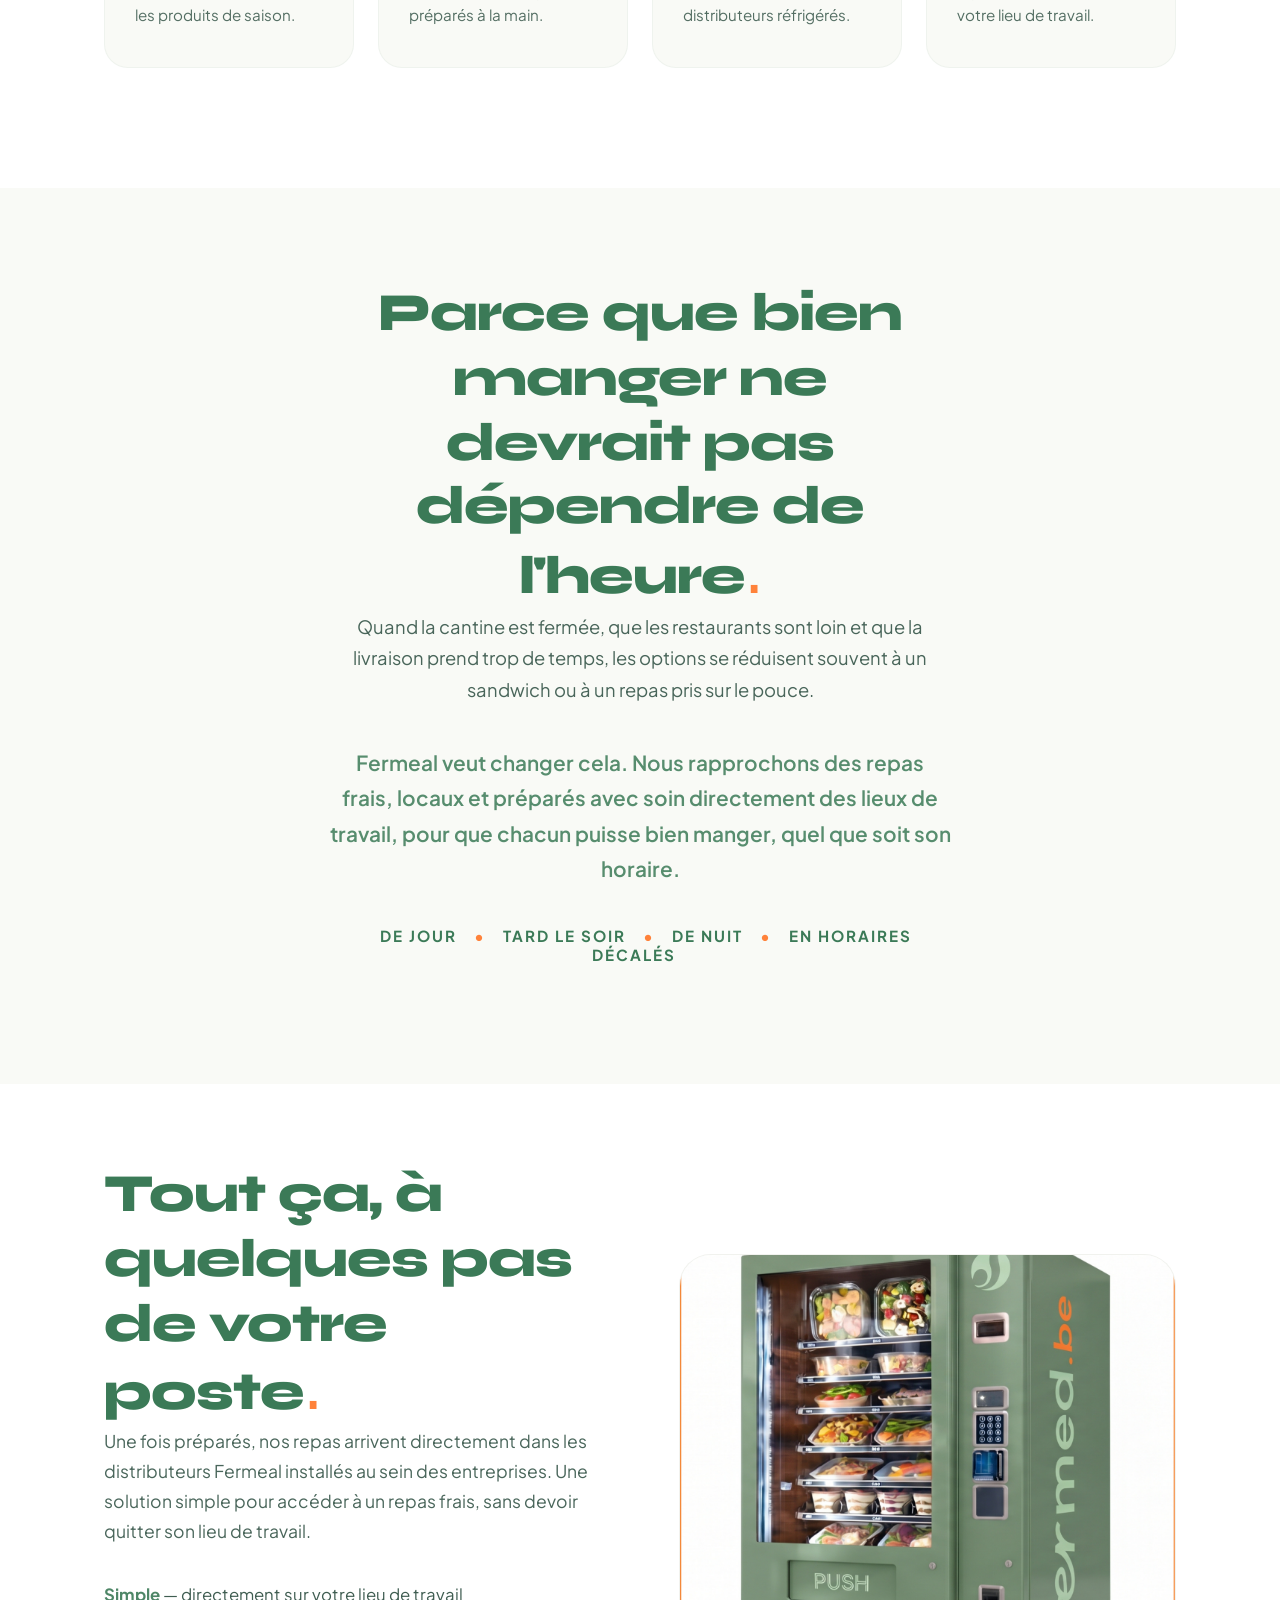
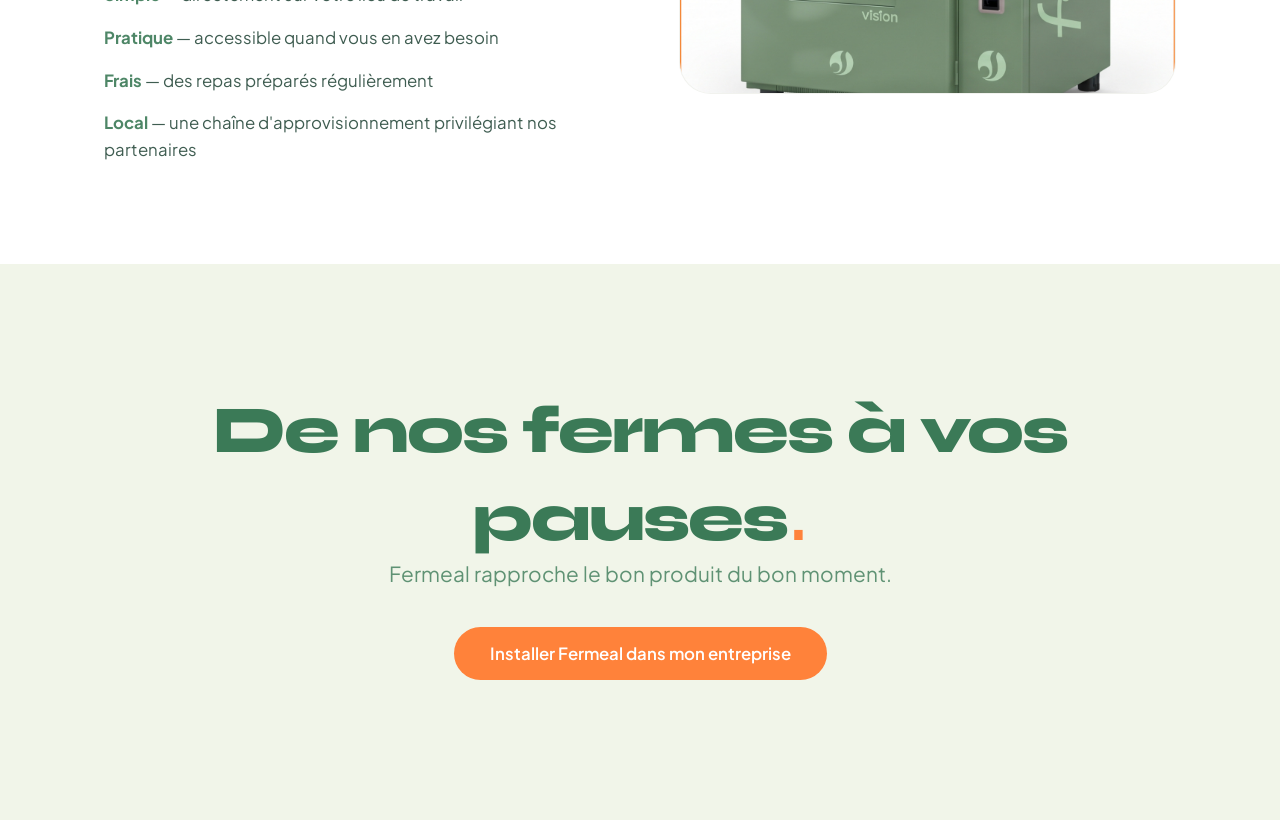
==== commit a43a35cd: "Update image paths in concept.html" ====
--- a/concept.html
+++ b/concept.html
@@ -85,7 +85,7 @@
                     </div>
                 </div>
                 <div class="story-image">
-                <img src="main/concept_cuisine.jpg" alt="Préparation de repas frais dans une cuisine">
+                <img src="concept_cuisine.jpg" alt="Préparation de repas frais dans une cuisine">
                 </div>
             </div>
         </section>
@@ -146,7 +146,7 @@
                     </div>
                 </div>
                 <div class="story-image white-border">
-                <img src="main/concept_distributeur.jpg" alt="Distributeur réfrigéré de repas frais Fermeal">
+                <img src="concept_distributeur.png" alt="Distributeur réfrigéré de repas frais Fermeal">
                 </div>
             </div>
         </section>
